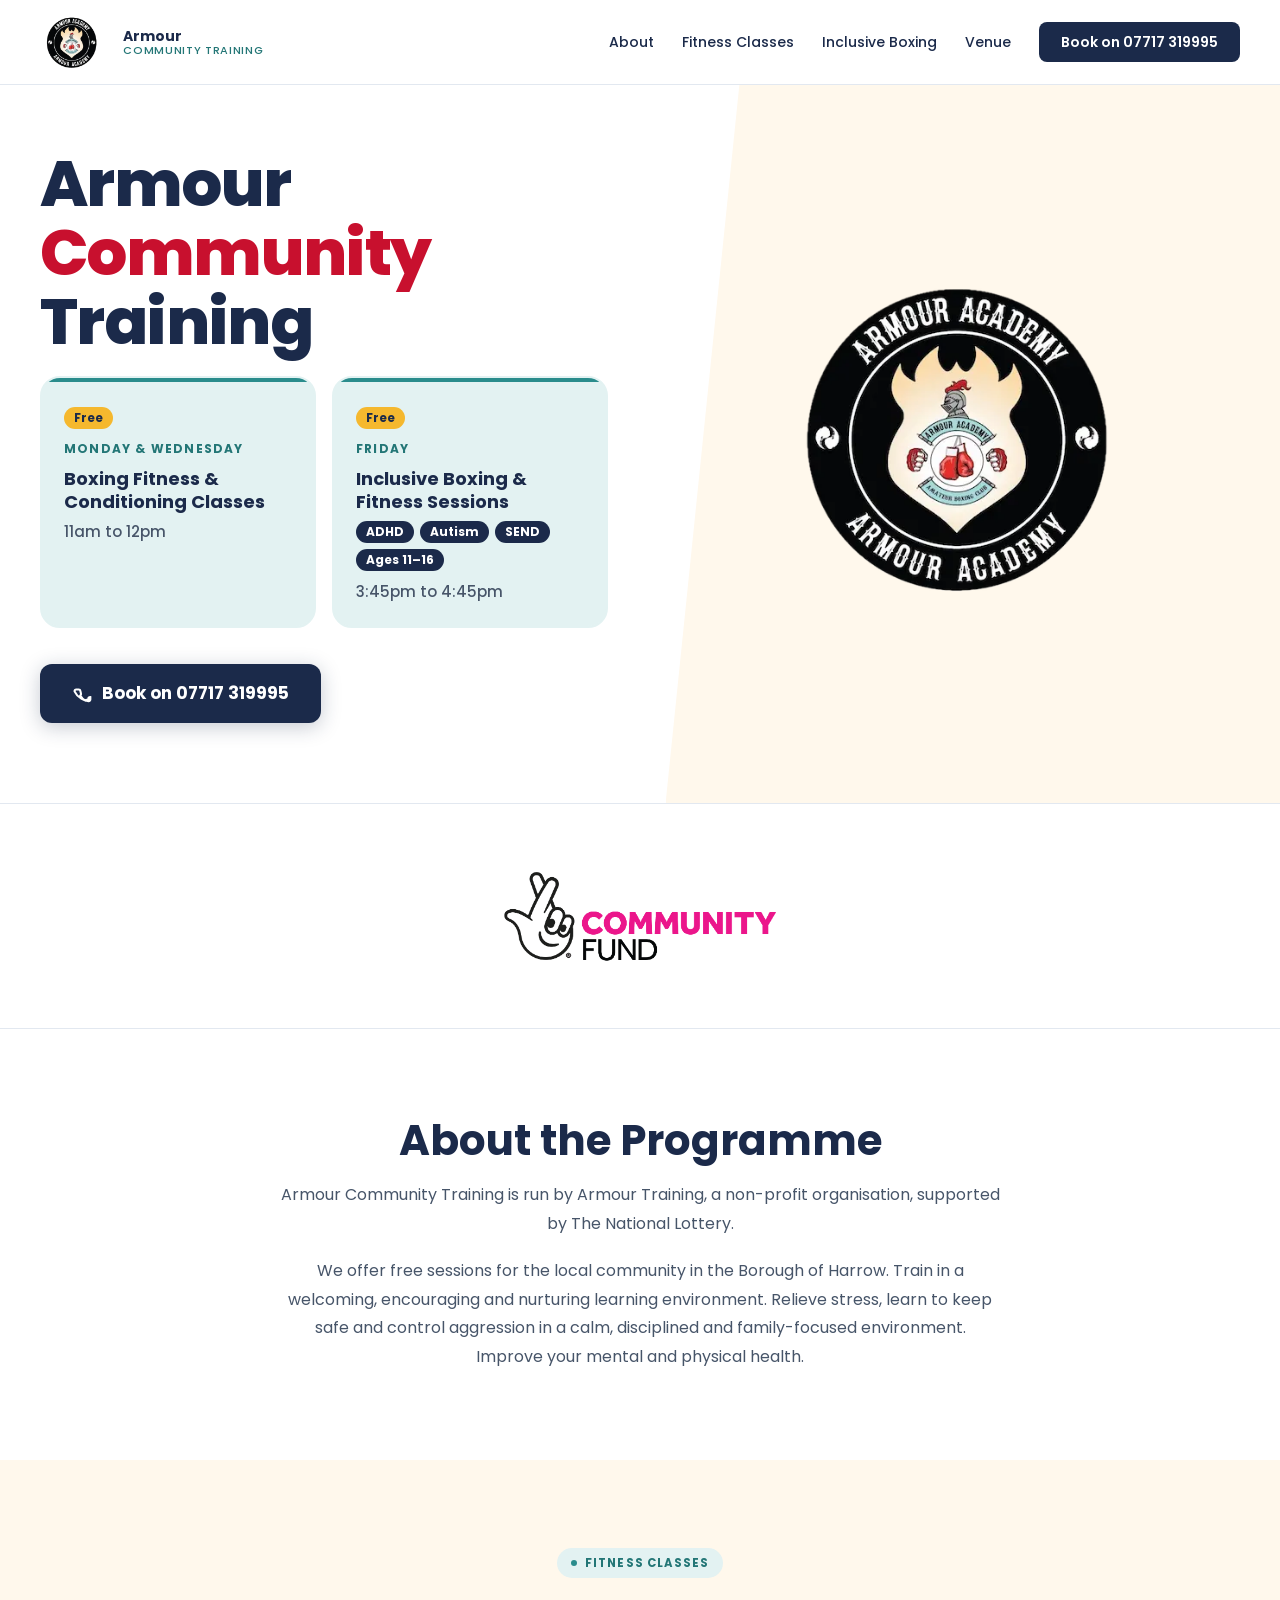
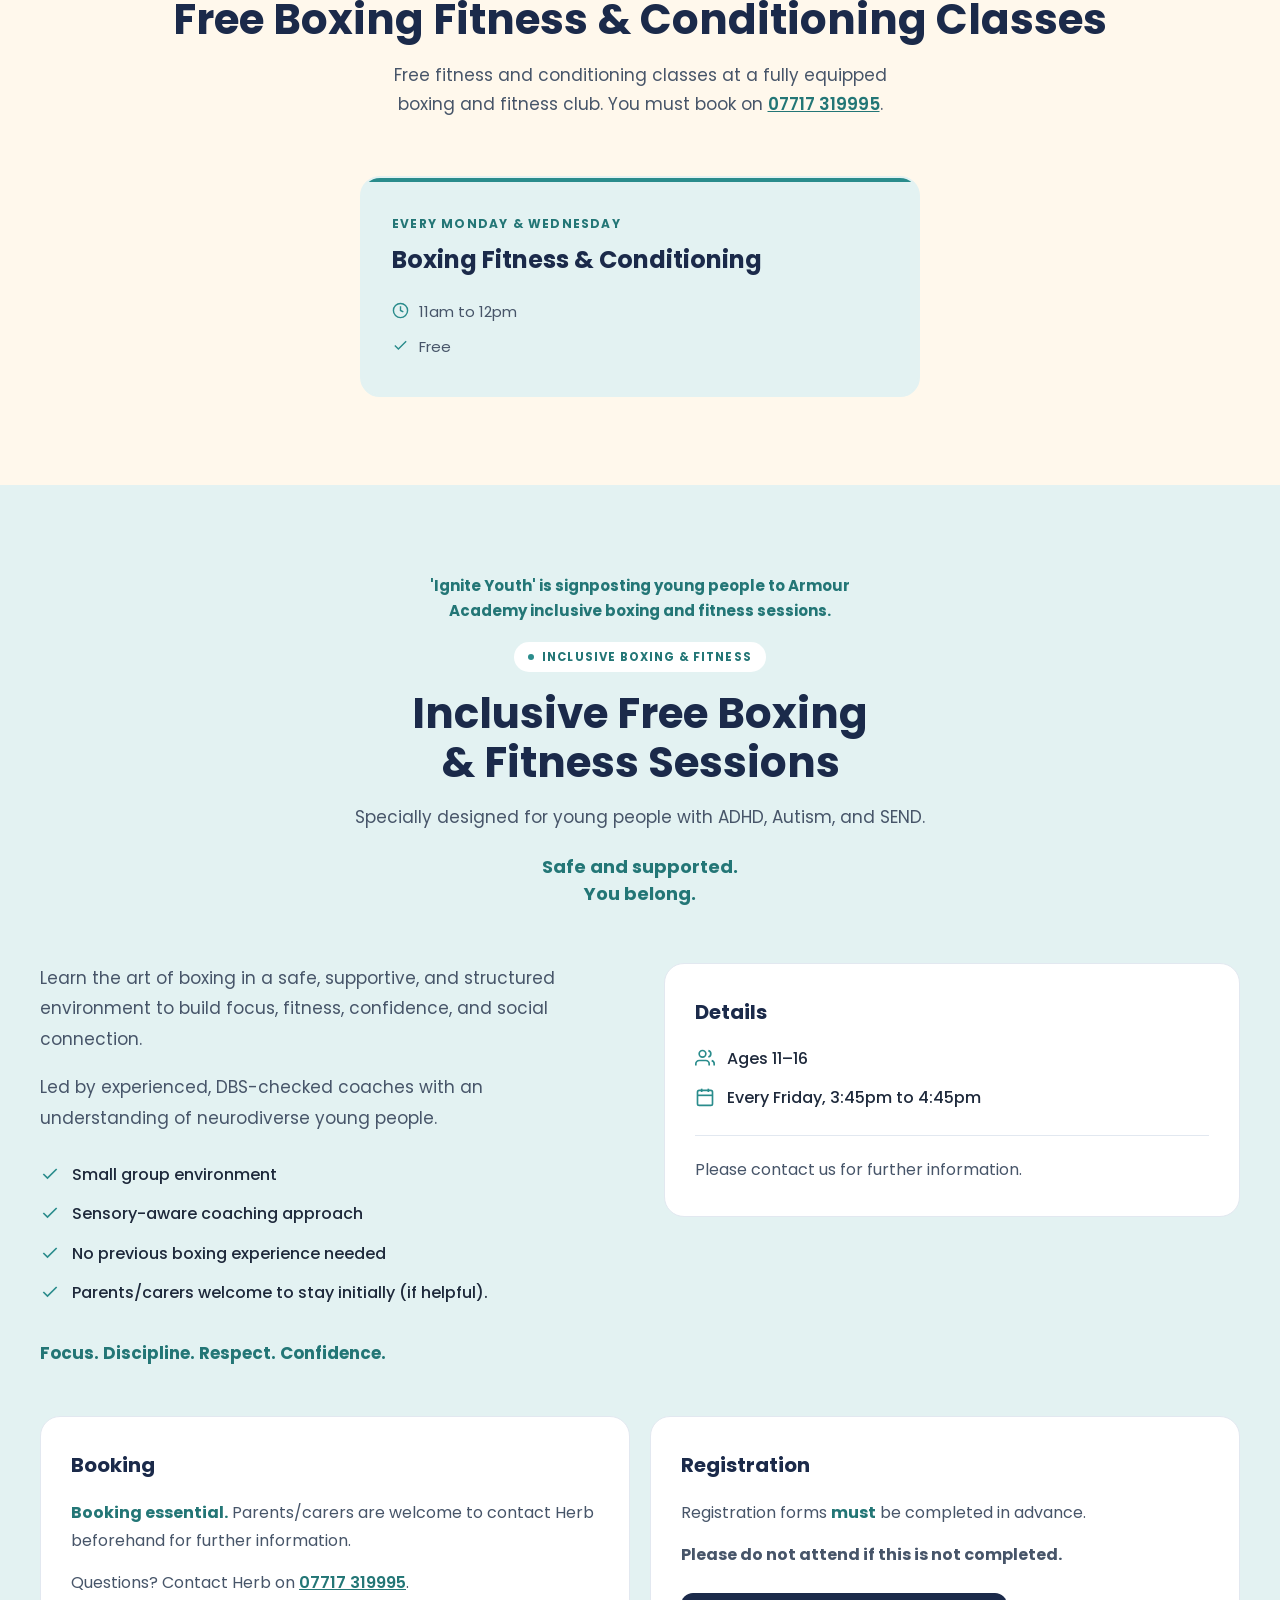
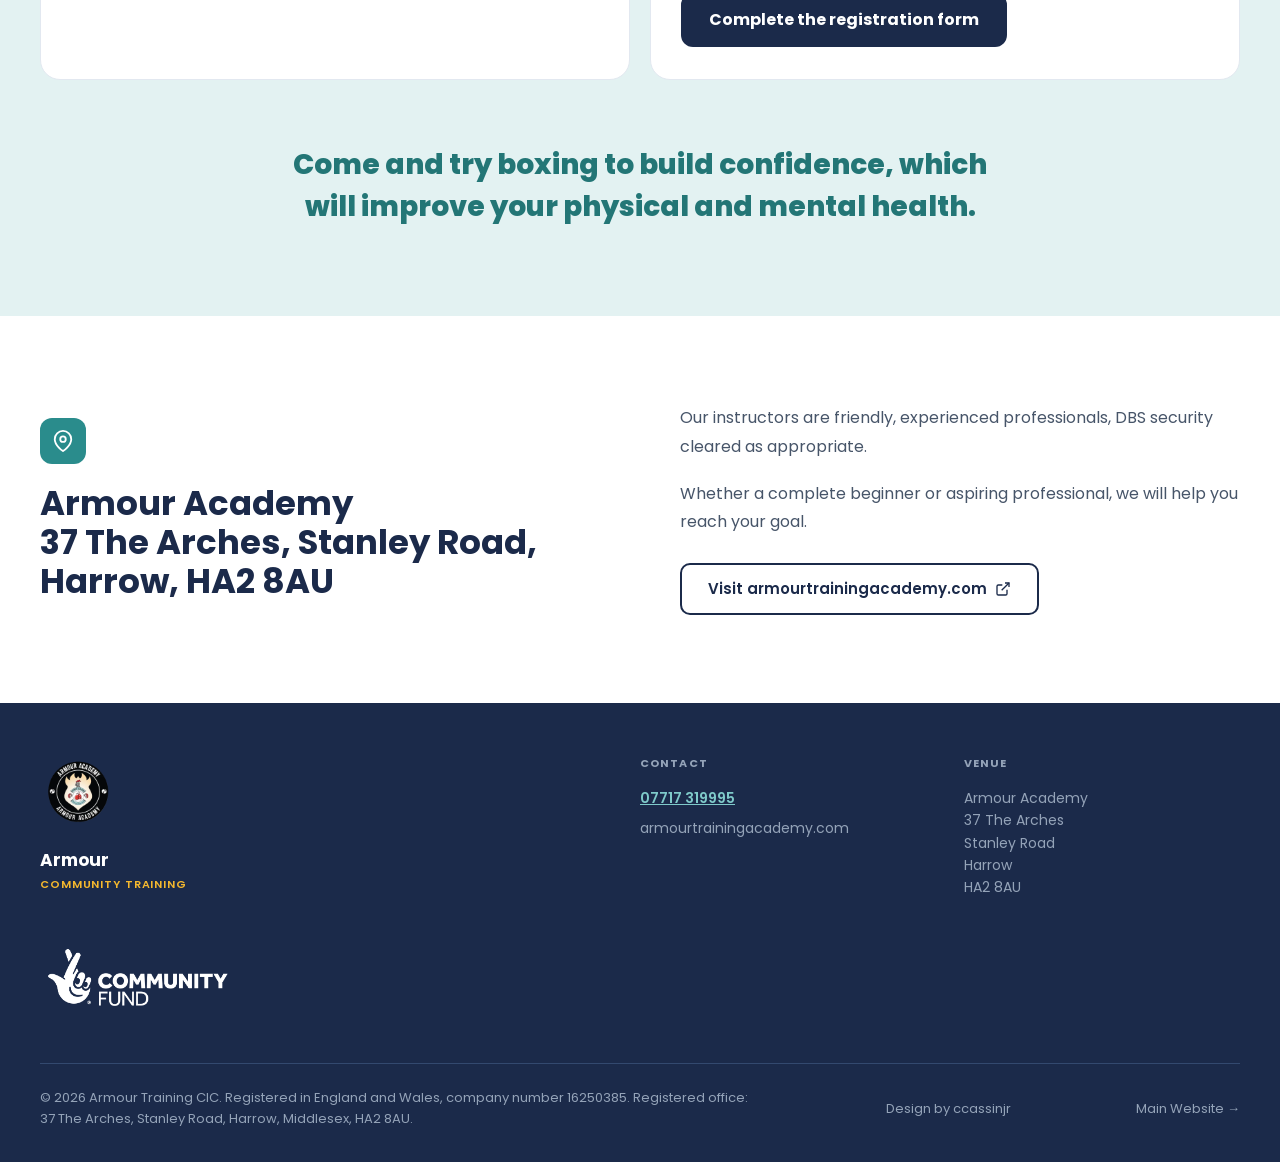
==== index.html @ 43e959f3 "Tidy hero title, Ignite Youth line and grammar" ====
<!doctype html>
<html lang="en">
  <head>
    <meta charset="UTF-8" />
    <meta name="viewport" content="width=device-width, initial-scale=1.0" />
    <meta name="format-detection" content="telephone=no" />
    <title>
      Free Boxing &amp; Fitness Classes in Harrow | Armour Community Training
    </title>
    <meta
      name="description"
      content="Armour Community Training: free boxing fitness and conditioning classes every Monday and Wednesday, 11am to 12pm, and inclusive boxing and fitness sessions for young people aged 11 to 16 every Friday, 3:45pm to 4:45pm, in Harrow, HA2 8AU. Supported by The National Lottery Community Fund."
    />
    <link rel="preconnect" href="https://fonts.googleapis.com" />
    <link rel="preconnect" href="https://fonts.gstatic.com" crossorigin />
    <link
      href="https://fonts.googleapis.com/css2?family=Poppins:wght@300;400;500;600;700;800&display=swap"
      rel="stylesheet"
    />
    <link rel="stylesheet" href="styles.css" />
    <script src="script.js" defer></script>
  </head>
  <body>
    <!-- ══ NAV ═══════════════════════════════════════════ -->
    <nav>
      <div class="nav-inner">
        <a href="#hero" class="nav-logo">
          <picture>
            <source
              srcset="logo-440.webp 440w, logo-800.webp 800w"
              sizes="64px"
              type="image/webp"
            />
            <img
              src="logo.png"
              alt="Armour Academy logo"
              width="800"
              height="756"
            />
          </picture>
          <div class="nav-logo-text">
            <strong>Armour</strong>
            <span>Community Training</span>
          </div>
        </a>

        <ul class="nav-links">
          <li><a href="#about">About</a></li>
          <li><a href="#classes">Fitness Classes</a></li>
          <li><a href="#fridays">Inclusive Boxing</a></li>
          <li><a href="#about-aa">Venue</a></li>
          <li>
            <a href="tel:07717319995" class="nav-cta">Book on 07717 319995</a>
          </li>
        </ul>

        <button
          class="hamburger"
          id="hamburger"
          aria-label="Toggle menu"
          aria-expanded="false"
          aria-controls="mobileMenu"
        >
          <span></span><span></span><span></span>
        </button>
      </div>

      <div class="mobile-menu" id="mobileMenu">
        <a href="#about">About</a>
        <a href="#classes">Fitness Classes</a>
        <a href="#fridays">Inclusive Boxing</a>
        <a href="#about-aa">Venue</a>
        <a href="tel:07717319995">&#128222; Book on 07717 319995</a>
      </div>
    </nav>

    <!-- ══ HERO ══════════════════════════════════════════ -->
    <section id="hero">
      <div class="hero-inner">
        <div class="hero-content">
          <h1>
            Armour<br /><span class="accent">Community</span><br />Training
          </h1>

          <div class="hero-cards">
            <a href="#classes" class="class-card hero-card">
              <span class="free-tag">Free</span>
              <div class="class-day">Monday &amp; Wednesday</div>
              <p class="hero-card-title">
                Boxing Fitness &amp; Conditioning Classes
              </p>
              <p class="hero-card-detail">11am&nbsp;to&nbsp;12pm</p>
            </a>
            <a href="#fridays" class="class-card hero-card">
              <span class="free-tag">Free</span>
              <div class="class-day">Friday</div>
              <p class="hero-card-title">
                Inclusive Boxing &amp; Fitness Sessions
              </p>
              <ul class="audience-tags">
                <li>ADHD</li>
                <li>Autism</li>
                <li>SEND</li>
                <li>Ages 11–16</li>
              </ul>
              <p class="hero-card-detail">3:45pm&nbsp;to&nbsp;4:45pm</p>
            </a>
          </div>

          <a href="tel:07717319995" class="btn-primary">
            <svg
              viewBox="0 0 24 24"
              fill="none"
              stroke="currentColor"
              stroke-width="2.5"
              aria-hidden="true"
            >
              <path
                d="M22 16.92v3a2 2 0 01-2.18 2 19.79 19.79 0 01-8.63-3.07A19.5 19.5 0 013.07 10a2 2 0 011.97-2.18h3a2 2 0 012 1.72c.127.96.361 1.903.7 2.81a2 2 0 01-.45 2.11L9.91 15a16 16 0 006.06 6.06l.31-.31a2 2 0 012.11-.45c.907.339 1.85.573 2.81.7A2 2 0 0122 16.92z"
              />
            </svg>
            Book on 07717 319995
          </a>
        </div>

        <picture class="hero-logo">
          <source
            srcset="logo-440.webp 440w, logo-800.webp 800w"
            sizes="(max-width: 768px) 220px, (max-width: 1024px) 260px, 380px"
            type="image/webp"
          />
          <img
            src="logo.png"
            alt="Armour Academy logo"
            width="800"
            height="756"
          />
        </picture>
      </div>
    </section>

    <!-- ══ FUNDER BAND ═════════════════════════════════════ -->
    <section class="funder-band">
      <img
        src="tnlcf-logo.png"
        alt="Supported by The National Lottery Community Fund"
        width="2426"
        height="1186"
        class="tnlcf-logo"
      />
    </section>

    <!-- ══ ABOUT ══════════════════════════════════════════ -->
    <section id="about">
      <div class="container">
        <div class="about-text">
          <h2>About the Programme</h2>
          <p>
            Armour Community Training is run by Armour Training, a non-profit
            organisation, supported by The National Lottery.
          </p>
          <p>
            We offer free sessions for the local community in the Borough of
            Harrow. Train in a welcoming, encouraging and nurturing learning
            environment. Relieve stress, learn to keep safe and control
            aggression in a calm, disciplined and family-focused environment.
            Improve your mental and physical health.
          </p>
        </div>
      </div>
    </section>

    <!-- ══ CLASSES (MONDAY & WEDNESDAY) ═══════════════════ -->
    <section id="classes">
      <div class="container">
        <div class="classes-hdr">
          <div class="pill">Fitness Classes</div>
          <h2>Free Boxing Fitness &amp; Conditioning Classes</h2>
          <p class="lead">
            Free fitness and conditioning classes at a fully equipped boxing and
            fitness club. You must book on
            <a href="tel:07717319995">07717 319995</a>.
          </p>
        </div>

        <div class="class-card">
          <div class="class-day">Every Monday &amp; Wednesday</div>
          <div class="class-name">Boxing Fitness &amp; Conditioning</div>
          <div class="class-meta">
            <div class="meta-row">
              <svg
                viewBox="0 0 24 24"
                fill="none"
                stroke="currentColor"
                stroke-width="2"
                aria-hidden="true"
              >
                <circle cx="12" cy="12" r="10" />
                <polyline points="12 6 12 12 16 14" />
              </svg>
              11am to 12pm
            </div>
            <div class="meta-row">
              <svg
                viewBox="0 0 24 24"
                fill="none"
                stroke="currentColor"
                stroke-width="2"
                aria-hidden="true"
              >
                <polyline points="20 6 9 17 4 12" />
              </svg>
              Free
            </div>
          </div>
        </div>
      </div>
    </section>

    <!-- ══ FRIDAYS (INCLUSIVE BOXING) ═════════════════════ -->
    <section id="fridays">
      <div class="container">
        <div class="fri-hdr">
          <p class="fri-signpost">
            'Ignite Youth' is signposting young people to Armour Academy
            inclusive boxing and fitness sessions.
          </p>
          <div class="pill">Inclusive Boxing &amp; Fitness</div>
          <h2>Inclusive Free Boxing &amp; Fitness Sessions</h2>
          <p class="lead">
            Specially designed for young people with ADHD, Autism, and SEND.
          </p>
          <p class="fri-tagline">Safe and supported.<br />You belong.</p>
        </div>

        <div class="fri-grid">
          <div class="fri-text">
            <p>
              Learn the art of boxing in a safe, supportive, and structured
              environment to build focus, fitness, confidence, and social
              connection.
            </p>
            <p>
              Led by experienced, DBS-checked coaches with an understanding of
              neurodiverse young people.
            </p>
            <ul class="fri-list">
              <li>
                <svg
                  viewBox="0 0 24 24"
                  fill="none"
                  stroke="currentColor"
                  stroke-width="2"
                  aria-hidden="true"
                >
                  <polyline points="20 6 9 17 4 12" />
                </svg>
                Small group environment
              </li>
              <li>
                <svg
                  viewBox="0 0 24 24"
                  fill="none"
                  stroke="currentColor"
                  stroke-width="2"
                  aria-hidden="true"
                >
                  <polyline points="20 6 9 17 4 12" />
                </svg>
                Sensory-aware coaching approach
              </li>
              <li>
                <svg
                  viewBox="0 0 24 24"
                  fill="none"
                  stroke="currentColor"
                  stroke-width="2"
                  aria-hidden="true"
                >
                  <polyline points="20 6 9 17 4 12" />
                </svg>
                No previous boxing experience needed
              </li>
              <li>
                <svg
                  viewBox="0 0 24 24"
                  fill="none"
                  stroke="currentColor"
                  stroke-width="2"
                  aria-hidden="true"
                >
                  <polyline points="20 6 9 17 4 12" />
                </svg>
                Parents/carers welcome to stay initially (if helpful).
              </li>
            </ul>
            <p class="fri-tagline">Focus. Discipline. Respect. Confidence.</p>
          </div>

          <div class="fri-card">
            <h3>Details</h3>
            <ul class="fri-details">
              <li>
                <svg
                  viewBox="0 0 24 24"
                  fill="none"
                  stroke="currentColor"
                  stroke-width="2"
                  aria-hidden="true"
                >
                  <path d="M17 21v-2a4 4 0 00-4-4H5a4 4 0 00-4 4v2" />
                  <circle cx="9" cy="7" r="4" />
                  <path d="M23 21v-2a4 4 0 00-3-3.87" />
                  <path d="M16 3.13a4 4 0 010 7.75" />
                </svg>
                Ages 11–16
              </li>
              <li>
                <svg
                  viewBox="0 0 24 24"
                  fill="none"
                  stroke="currentColor"
                  stroke-width="2"
                  aria-hidden="true"
                >
                  <rect x="3" y="4" width="18" height="18" rx="2" />
                  <line x1="16" y1="2" x2="16" y2="6" />
                  <line x1="8" y1="2" x2="8" y2="6" />
                  <line x1="3" y1="10" x2="21" y2="10" />
                </svg>
                Every Friday, 3:45pm to 4:45pm
              </li>
            </ul>
            <p class="fri-note">Please contact us for further information.</p>
          </div>
        </div>

        <div class="fri-steps">
          <div class="fri-card">
            <h3>Booking</h3>
            <p>
              <strong class="fri-accent">Booking essential.</strong>
              Parents/carers are welcome to contact Herb beforehand for further
              information.
            </p>
            <p>
              Questions? Contact Herb on
              <a href="tel:07717319995">07717 319995</a>.
            </p>
          </div>
          <div class="fri-card">
            <h3>Registration</h3>
            <p>
              Registration forms <strong class="fri-accent">must</strong> be
              completed in advance.
            </p>
            <p>
              <strong>Please do not attend if this is not completed.</strong>
            </p>
            <a
              href="https://docs.google.com/forms/d/e/1FAIpQLSf2Ot1VgoupaDVz1BwWVu2qhC9g6sf7bvOAOOSk5MWs1z47qg/viewform"
              target="_blank"
              rel="noopener"
              class="btn-register"
              >Complete the registration form</a
            >
          </div>
        </div>

        <div class="fri-close">
          <p class="fri-tagline">
            Come and try boxing to build confidence, which will improve your
            physical and mental health.
          </p>
        </div>
      </div>
    </section>

    <!-- ══ ABOUT ARMOUR ACADEMY (THE VENUE) ═══════════════ -->
    <section id="about-aa">
      <div class="container">
        <div class="aa-grid">
          <div class="aa-heading">
            <div class="loc-icon">
              <svg
                viewBox="0 0 24 24"
                fill="none"
                stroke="currentColor"
                stroke-width="2"
                aria-hidden="true"
              >
                <path d="M21 10c0 7-9 13-9 13s-9-6-9-13a9 9 0 0118 0z" />
                <circle cx="12" cy="10" r="3" />
              </svg>
            </div>
            <h2>
              Armour Academy<br />37 The Arches, Stanley Road, Harrow,
              HA2&nbsp;8AU
            </h2>
          </div>

          <div class="aa-text">
            <p>
              Our instructors are friendly, experienced professionals, DBS
              security cleared as appropriate.
            </p>
            <p>
              Whether a complete beginner or aspiring professional, we will help
              you reach your goal.
            </p>
            <a
              href="https://armourtrainingacademy.com"
              target="_blank"
              rel="noopener"
              class="btn-outline"
            >
              Visit armourtrainingacademy.com
              <svg
                viewBox="0 0 24 24"
                fill="none"
                stroke="currentColor"
                stroke-width="2"
                aria-hidden="true"
              >
                <path
                  d="M18 13v6a2 2 0 01-2 2H5a2 2 0 01-2-2V8a2 2 0 012-2h6"
                />
                <polyline points="15 3 21 3 21 9" />
                <line x1="10" y1="14" x2="21" y2="3" />
              </svg>
            </a>
          </div>
        </div>
      </div>
    </section>

    <!-- ══ FOOTER ══════════════════════════════════════════ -->
    <footer>
      <div class="footer-grid">
        <div class="footer-brand">
          <picture>
            <source
              srcset="logo-440.webp 440w, logo-800.webp 800w"
              sizes="77px"
              type="image/webp"
            />
            <img
              src="logo.png"
              alt="Armour Academy logo"
              width="800"
              height="756"
              class="footer-logo"
              loading="lazy"
            />
          </picture>
          <strong>Armour</strong>
          <div class="ftag">Community Training</div>
          <img
            src="tnlcf-logo-white.png"
            alt="Supported by The National Lottery Community Fund"
            width="3369"
            height="1648"
            class="tnlcf-logo"
            loading="lazy"
          />
        </div>

        <div class="fcol">
          <h4>Contact</h4>
          <a href="tel:07717319995">07717 319995</a>
          <a
            href="https://armourtrainingacademy.com"
            target="_blank"
            rel="noopener"
            >armourtrainingacademy.com</a
          >
        </div>

        <div class="fcol">
          <h4>Venue</h4>
          <p>
            Armour Academy<br />37 The Arches<br />Stanley Road<br />Harrow<br />HA2
            8AU
          </p>
        </div>
      </div>

      <div class="footer-bar">
        <span
          >&copy; 2026 Armour Training CIC. Registered in England and Wales,
          company number 16250385. Registered office: 37 The Arches, Stanley
          Road, Harrow, Middlesex, HA2 8AU.</span
        >
        <span
          >Design by
          <a href="https://ccassinjr.com" target="_blank" rel="noopener"
            >ccassinjr</a
          ></span
        >
        <a
          href="https://armourtrainingacademy.com"
          target="_blank"
          rel="noopener"
          >Main Website &rarr;</a
        >
      </div>
    </footer>
  </body>
</html>
---- styles.css ----
*,
*::before,
*::after {
  box-sizing: border-box;
  margin: 0;
  padding: 0;
}

:root {
  /* palette from the club's inclusive boxing poster */
  --navy: #1b2a4a;
  --navy-line: #33496f; /* lines on navy */
  --teal: #2a8c8c; /* icons and decoration */
  --teal-dark: #237676; /* teal text on light backgrounds (AA 4.5:1) */
  --teal-light: #7fcaca; /* teal text on navy (AA 4.5:1) */
  --soft-teal: #e3f2f2;
  --cream: #fff8ec;
  --yellow: #f5b82e; /* highlights only, never as text on light backgrounds */
  --red: #c8102e; /* hero accent word only */
  --dark: #1e293b;
  --mid: #475569;
  --light: #94a3b8;
  --border: #e2e8f0;
  --white: #ffffff;
  --max-w: 1200px;
  --nav-h: 84px;
}

/* in-page links stop below the sticky nav (and its 1px border) instead of under it */
html {
  scroll-behavior: smooth;
  scroll-padding-top: calc(var(--nav-h) + 1px);
}

body {
  font-family: "Poppins", sans-serif;
  background: var(--white);
  color: var(--dark);
  line-height: 1.6;
  font-size: 16px;
}

img {
  display: block;
  max-width: 100%;
  height: auto;
}

/* <picture> is the layout box for each logo. Don't use display: contents here:
   Chrome renders the <source> as an empty box, which then takes a grid cell
   of its own and pushes the logo into the wrong place. */
picture {
  display: block;
}

/* keep phone numbers on one line */
a[href^="tel:"] {
  white-space: nowrap;
}

/* ── NAV ─────────────────────────────────────── */
nav {
  position: sticky;
  top: 0;
  z-index: 100;
  background: var(--white);
  border-bottom: 1px solid var(--border);
  padding: 0 24px;
}

.nav-inner {
  max-width: var(--max-w);
  margin: 0 auto;
  display: flex;
  align-items: center;
  justify-content: space-between;
  height: var(--nav-h);
}

.nav-logo {
  display: flex;
  align-items: center;
  gap: 20px;
  text-decoration: none;
}

.nav-logo picture {
  flex-shrink: 0;
}
.nav-logo img {
  width: auto;
  height: 60px;
}

.nav-logo-text {
  display: flex;
  flex-direction: column;
  line-height: 1.15;
}
.nav-logo-text strong {
  font-size: 14px;
  font-weight: 700;
  color: var(--navy);
}
.nav-logo-text span {
  font-size: 11px;
  font-weight: 500;
  color: var(--teal-dark);
  text-transform: uppercase;
  letter-spacing: 0.06em;
}

.nav-links {
  display: flex;
  gap: 28px;
  list-style: none;
  align-items: center;
}
.nav-links a {
  text-decoration: none;
  color: var(--navy);
  font-size: 14px;
  font-weight: 500;
  white-space: nowrap;
  transition: color 0.2s;
}
.nav-links a:hover {
  color: var(--teal-dark);
}

.nav-cta {
  background: var(--navy) !important;
  color: white !important;
  padding: 10px 22px;
  border-radius: 8px;
  font-weight: 600 !important;
  transition: background 0.2s !important;
}
.nav-cta:hover {
  background: var(--teal-dark) !important;
}

.hamburger {
  display: none;
  flex-direction: column;
  gap: 5px;
  cursor: pointer;
  background: none;
  border: none;
  padding: 8px;
}
.hamburger span {
  display: block;
  width: 24px;
  height: 2px;
  background: var(--navy);
  border-radius: 2px;
  transition: all 0.3s;
}
.hamburger.open span:nth-child(1) {
  transform: translateY(7px) rotate(45deg);
}
.hamburger.open span:nth-child(2) {
  opacity: 0;
}
.hamburger.open span:nth-child(3) {
  transform: translateY(-7px) rotate(-45deg);
}

.mobile-menu {
  display: none;
  background: var(--white);
  border-top: 1px solid var(--border);
  padding: 8px 24px 16px;
}
.mobile-menu a {
  display: block;
  padding: 13px 0;
  color: var(--navy);
  text-decoration: none;
  font-weight: 500;
  font-size: 15px;
  border-bottom: 1px solid var(--border);
}
.mobile-menu a:last-child {
  border-bottom: none;
  color: var(--teal-dark);
  font-weight: 700;
}

/* ── SHARED ─────────────────────────────────── */
section {
  padding: 88px 24px;
}

.container {
  max-width: var(--max-w);
  margin: 0 auto;
}

.pill {
  display: inline-flex;
  align-items: center;
  gap: 8px;
  background: var(--soft-teal);
  color: var(--teal-dark);
  font-size: 11.5px;
  font-weight: 700;
  text-transform: uppercase;
  letter-spacing: 0.1em;
  padding: 6px 14px;
  border-radius: 100px;
  margin-bottom: 18px;
}
.pill::before {
  content: "";
  display: block;
  width: 6px;
  height: 6px;
  background: var(--teal);
  border-radius: 50%;
  flex-shrink: 0;
}

h2 {
  font-size: clamp(28px, 4vw, 42px);
  font-weight: 700;
  color: var(--navy);
  line-height: 1.15;
  margin-bottom: 16px;
  text-wrap: balance;
}

.lead {
  font-size: 17px;
  color: var(--mid);
  line-height: 1.75;
  max-width: 620px;
  text-wrap: balance;
}
.lead a {
  color: var(--teal-dark);
  font-weight: 600;
  text-decoration: underline;
}

.btn-primary {
  display: inline-flex;
  align-items: center;
  gap: 10px;
  background: var(--navy);
  color: white;
  text-decoration: none;
  font-weight: 700;
  font-size: 17px;
  padding: 16px 32px;
  border-radius: 12px;
  transition:
    background 0.2s,
    transform 0.15s,
    box-shadow 0.2s;
  box-shadow: 0 4px 20px rgba(27, 42, 74, 0.25);
}
.btn-primary:hover {
  background: var(--teal-dark);
  transform: translateY(-2px);
  box-shadow: 0 8px 32px rgba(27, 42, 74, 0.3);
}
.btn-primary svg {
  width: 20px;
  height: 20px;
  flex-shrink: 0;
}

/* National Lottery Community Fund logos: shown whole, never cropped, recoloured
   or stretched. Only the width is set; the height follows the file's proportions. */
.tnlcf-logo {
  width: 240px;
  max-width: 100%;
  height: auto;
}

/* ── HERO ───────────────────────────────────── */
#hero {
  background: var(--white);
  padding: 64px 24px 80px;
  position: relative;
  overflow: hidden;
}

#hero::before {
  content: "";
  position: absolute;
  top: 0;
  right: 0;
  width: 48%;
  height: 100%;
  background: var(--cream);
  clip-path: polygon(12% 0, 100% 0, 100% 100%, 0% 100%);
  pointer-events: none;
}

.hero-inner {
  max-width: var(--max-w);
  margin: 0 auto;
  position: relative;
  z-index: 1;
  display: grid;
  grid-template-columns: 1fr 1fr;
  gap: 64px;
  align-items: center;
}

h1 {
  font-size: clamp(38px, 5.5vw, 64px);
  font-weight: 800;
  color: var(--navy);
  line-height: 1.08;
  letter-spacing: -0.025em;
  margin-bottom: 20px;
}
h1 .accent {
  color: var(--red);
}

/* the two programmes, in the class-card style (soft teal, teal top bar) */
.hero-cards {
  display: grid;
  grid-template-columns: 1fr 1fr;
  gap: 16px;
  margin-bottom: 36px;
}
.class-card.hero-card {
  display: block;
  padding: 26px 22px 22px;
  text-align: left;
  text-decoration: none;
}
/* the "Free" tag: warm yellow highlight with navy text for contrast */
.free-tag {
  display: inline-block;
  margin-bottom: 10px;
  background: var(--yellow);
  color: var(--navy);
  font-size: 12px;
  font-weight: 700;
  line-height: 1.5;
  padding: 2px 10px;
  border-radius: 100px;
}
.hero-card-title {
  font-size: 18px;
  font-weight: 700;
  color: var(--navy);
  line-height: 1.3;
  margin-bottom: 8px;
}
.hero-card-detail {
  font-size: 15px;
  font-weight: 500;
  color: var(--mid);
  line-height: 1.5;
}
/* who the Friday sessions are for: the Free tag's size and shape, in navy
   with white text (about 14:1 contrast) */
.audience-tags {
  list-style: none;
  display: flex;
  flex-wrap: wrap;
  gap: 6px;
  margin-bottom: 10px;
}
.audience-tags li {
  background: var(--navy);
  color: var(--white);
  font-size: 12px;
  font-weight: 700;
  line-height: 1.5;
  padding: 2px 10px;
  border-radius: 100px;
  white-space: nowrap;
}

/* the Armour Academy logo is the hero's main visual, on the cream shape on
   desktop. .hero-logo is the <picture>, so it is the grid item; only the
   width is set and the <img> fills it, keeping its proportions. */
.hero-logo {
  width: 380px;
  justify-self: center;
}

/* ── FUNDER BAND ────────────────────────────── */
/* slim white strip, so the logo file's own white background blends in */
.funder-band {
  background: var(--white);
  border-top: 1px solid var(--border);
  border-bottom: 1px solid var(--border);
  padding-top: 24px;
  padding-bottom: 24px;
}
.funder-band .tnlcf-logo {
  width: 360px;
  margin: 0 auto;
}

/* ── ABOUT ──────────────────────────────────── */
#about {
  background: var(--white);
}

.about-text {
  max-width: 720px;
  margin: 0 auto;
  text-align: center;
}

.about-text p {
  color: var(--mid);
  margin-bottom: 18px;
  font-size: 16px;
  line-height: 1.8;
}
.about-text p:last-child {
  margin-bottom: 0;
}

/* ── CLASSES (MONDAY & WEDNESDAY) ──────────── */
#classes {
  background: var(--cream);
}

.classes-hdr {
  text-align: center;
  margin-bottom: 56px;
}
.classes-hdr .lead {
  margin: 0 auto;
}

#classes .class-card {
  max-width: 560px;
  margin: 0 auto;
}

.class-card {
  background: var(--soft-teal);
  border: 2px solid var(--soft-teal);
  border-radius: 20px;
  padding: 36px 30px;
  position: relative;
  overflow: hidden;
  transition:
    border-color 0.2s,
    box-shadow 0.2s;
}
.class-card:hover {
  border-color: var(--teal);
  box-shadow: 0 8px 40px rgba(42, 140, 140, 0.15);
}
.class-card::before {
  content: "";
  position: absolute;
  top: 0;
  left: 0;
  right: 0;
  height: 4px;
  background: var(--teal);
}

.class-day {
  font-size: 12px;
  font-weight: 700;
  text-transform: uppercase;
  letter-spacing: 0.1em;
  color: var(--teal-dark);
  margin-bottom: 8px;
}
.class-name {
  font-size: 24px;
  font-weight: 700;
  color: var(--navy);
  margin-bottom: 20px;
}

.class-meta {
  display: flex;
  flex-direction: column;
  gap: 11px;
}
.meta-row {
  display: flex;
  align-items: flex-start;
  gap: 10px;
  font-size: 15px;
  color: var(--mid);
}
.meta-row svg {
  width: 17px;
  height: 17px;
  color: var(--teal);
  flex-shrink: 0;
  margin-top: 2px;
}

/* ── FRIDAYS (INCLUSIVE BOXING) ────────────── */
/* Kept deliberately calm: generous spacing, high-contrast text, and no
   hover movement, animation or flashing anywhere in this section. */
#fridays {
  background: var(--soft-teal);
}
#fridays .pill {
  background: var(--white);
} /* its usual soft teal would vanish here */

.fri-hdr {
  text-align: center;
  max-width: 720px;
  margin: 0 auto 56px;
}
.fri-hdr .lead {
  margin: 0 auto;
}
.fri-signpost {
  color: var(--teal-dark);
  font-size: 15px;
  font-weight: 700;
  line-height: 1.7;
  margin-bottom: 18px;
  text-wrap: balance;
}

.fri-tagline {
  font-size: 18px;
  font-weight: 700;
  color: var(--teal-dark);
  line-height: 1.5;
  text-wrap: balance;
}
.fri-hdr .fri-tagline {
  margin-top: 20px;
}

.fri-grid {
  display: grid;
  grid-template-columns: 1fr 1fr;
  gap: 48px;
  align-items: start;
  margin-bottom: 48px;
}

.fri-text p {
  color: var(--mid);
  font-size: 17px;
  line-height: 1.8;
  margin-bottom: 18px;
}
.fri-text .fri-tagline {
  color: var(--teal-dark);
  margin: 32px 0 0;
}

.fri-list,
.fri-details {
  list-style: none;
  display: flex;
  flex-direction: column;
  gap: 14px;
}
.fri-list {
  margin-top: 28px;
}
.fri-list li,
.fri-details li {
  display: flex;
  align-items: flex-start;
  gap: 12px;
  color: var(--dark);
  font-size: 16px;
  font-weight: 500;
  line-height: 1.6;
}
.fri-list svg,
.fri-details svg {
  width: 20px;
  height: 20px;
  color: var(--teal);
  flex-shrink: 0;
  margin-top: 2px;
}

.fri-card {
  background: var(--white);
  border: 1px solid var(--border);
  border-radius: 20px;
  padding: 32px 30px;
}
.fri-card h3 {
  font-size: 20px;
  font-weight: 700;
  color: var(--navy);
  margin-bottom: 18px;
}
.fri-card p {
  color: var(--mid);
  font-size: 16px;
  line-height: 1.75;
}
.fri-card p + p {
  margin-top: 14px;
}
.fri-card p a {
  color: var(--teal-dark);
  font-weight: 600;
  text-decoration: underline;
}
.fri-accent {
  color: var(--teal-dark);
  font-weight: 700;
}
.fri-note {
  margin-top: 24px;
  padding-top: 20px;
  border-top: 1px solid var(--border);
}

.fri-steps {
  display: grid;
  grid-template-columns: 1fr 1fr;
  gap: 20px;
  margin-bottom: 64px;
}

.btn-register {
  display: inline-block;
  margin-top: 24px;
  background: var(--navy);
  color: var(--white);
  text-decoration: none;
  font-weight: 700;
  font-size: 16px;
  padding: 14px 28px;
  border-radius: 12px;
  text-align: center;
  text-wrap: balance;
}
.btn-register:hover {
  text-decoration: underline;
}
.btn-register:focus-visible {
  outline: 3px solid var(--navy);
  outline-offset: 3px;
}

.fri-close {
  text-align: center;
  max-width: 720px;
  margin: 0 auto;
}
.fri-close .fri-tagline {
  font-size: clamp(22px, 3vw, 28px);
  font-weight: 800;
}

/* ── ABOUT ARMOUR ACADEMY (THE VENUE) ──────── */
#about-aa {
  background: var(--white);
}

.aa-grid {
  display: grid;
  grid-template-columns: 1fr 1fr;
  gap: 80px;
  align-items: center;
}

.loc-icon {
  width: 46px;
  height: 46px;
  background: var(--teal);
  border-radius: 12px;
  display: flex;
  align-items: center;
  justify-content: center;
  flex-shrink: 0;
}
.loc-icon svg {
  width: 22px;
  height: 22px;
  color: white;
}
.aa-heading .loc-icon {
  margin-bottom: 20px;
}
.aa-heading h2 {
  font-size: clamp(24px, 3vw, 34px);
  margin-bottom: 0;
}

.aa-text p {
  color: var(--mid);
  margin-bottom: 18px;
  font-size: 16px;
  line-height: 1.8;
}

.btn-outline {
  display: inline-flex;
  align-items: center;
  gap: 8px;
  border: 2px solid var(--navy);
  color: var(--navy);
  text-decoration: none;
  font-weight: 600;
  font-size: 15px;
  padding: 12px 26px;
  border-radius: 10px;
  transition: all 0.2s;
  margin-top: 8px;
}
.btn-outline:hover {
  background: var(--navy);
  color: white;
}
.btn-outline svg {
  width: 16px;
  height: 16px;
  flex-shrink: 0;
}

/* ── FOOTER ─────────────────────────────────── */
footer {
  background: var(--navy);
  color: white;
  padding: 52px 24px 32px;
}

.footer-grid {
  max-width: var(--max-w);
  margin: 0 auto;
  display: grid;
  grid-template-columns: 2fr 1fr 1fr;
  gap: 48px;
}

.footer-logo {
  width: auto;
  height: 72px;
  margin-bottom: 20px;
}
.footer-brand strong {
  display: block;
  font-size: 17px;
  font-weight: 700;
  margin-bottom: 2px;
}
.footer-brand .ftag {
  font-size: 11px;
  color: var(--yellow);
  font-weight: 600;
  text-transform: uppercase;
  letter-spacing: 0.08em;
}
/* the white logo file has about 31px of empty space before its artwork at
   240px wide, the Armour logo about 8px, so shift it left by the difference
   to line the two artworks up */
.footer-brand .tnlcf-logo {
  margin-top: 24px;
  margin-left: -23px;
}

.fcol h4 {
  font-size: 11px;
  font-weight: 700;
  text-transform: uppercase;
  letter-spacing: 0.1em;
  color: var(--light);
  margin-bottom: 14px;
}
.fcol p,
.fcol a {
  font-size: 14px;
  color: var(--light);
  margin-bottom: 8px;
  line-height: 1.6;
  text-decoration: none;
  display: block;
}
.fcol a:hover {
  color: var(--teal-light);
}
/* the phone number reads as a link on navy: teal, bold, underlined */
.fcol a[href^="tel:"] {
  color: var(--teal-light);
  font-weight: 600;
  text-decoration: underline;
}
.fcol a[href^="tel:"]:hover {
  color: var(--white);
}

.footer-bar {
  max-width: var(--max-w);
  margin: 28px auto 0;
  padding-top: 24px;
  border-top: 1px solid var(--navy-line);
  display: flex;
  justify-content: space-between;
  align-items: center;
  gap: 16px 32px;
  font-size: 13px;
  color: var(--light);
}
.footer-bar > span:first-child {
  flex: 1 1 auto;
  max-width: 720px;
}
.footer-bar > :not(:first-child) {
  white-space: nowrap;
}
.footer-bar a {
  color: var(--light);
  text-decoration: none;
}
.footer-bar a:hover {
  color: var(--teal-light);
}

/* ── RESPONSIVE ─────────────────────────────── */
@media (max-width: 1100px) {
  .nav-links {
    gap: 22px;
  }
}

/* the full link row needs about 890px, so switch to the menu button at 900px */
@media (max-width: 900px) {
  .nav-links {
    display: none;
  }
  .hamburger {
    display: flex;
  }
  .mobile-menu.open {
    display: block;
  }
}

@media (max-width: 1024px) {
  .hero-inner {
    grid-template-columns: 1fr;
    gap: 40px;
  }
  /* one logo in the HTML: grid order lifts it above the heading */
  .hero-logo {
    order: -1;
    width: 260px;
  }
  /* tablets and phones: heading, cards and button centred under the logo */
  .hero-content {
    text-align: center;
  }
  .hero-cards {
    max-width: 600px;
    margin-left: auto;
    margin-right: auto;
  }
  #hero::before {
    display: none;
  }
  .fri-grid {
    grid-template-columns: 1fr;
  }
  .aa-grid {
    grid-template-columns: 1fr;
    gap: 32px;
  }
  .footer-grid {
    grid-template-columns: 1fr 1fr;
  }
}

@media (max-width: 768px) {
  section {
    padding: 64px 20px;
  }
  #hero {
    padding: 44px 20px 60px;
  }
  .funder-band .tnlcf-logo {
    width: 280px;
  }
  .fri-steps {
    grid-template-columns: 1fr;
  }
  .fri-card {
    padding: 28px 24px;
  }
  .hero-inner {
    gap: 32px;
  }
  .hero-logo {
    width: 220px;
  }
  .footer-grid {
    grid-template-columns: 1fr;
    gap: 28px;
  }
  .footer-bar {
    flex-direction: column;
    gap: 8px;
    text-align: center;
  }
  h1 {
    font-size: 38px;
  }
}

/* phones: programme cards stacked, so the day labels stay on one line */
@media (max-width: 600px) {
  .hero-cards {
    grid-template-columns: 1fr;
  }
}

@media (max-width: 480px) {
  .btn-register {
    display: block;
  }
  .btn-outline {
    font-size: 14px;
    padding: 12px 18px;
  }
}

@media (min-width: 1441px) {
  :root {
    --max-w: 1360px;
  }
}

@media (prefers-reduced-motion: reduce) {
  html {
    scroll-behavior: auto;
  }
  *,
  *::before,
  *::after {
    transition: none !important;
  }
  .btn-primary:hover {
    transform: none;
  }
}
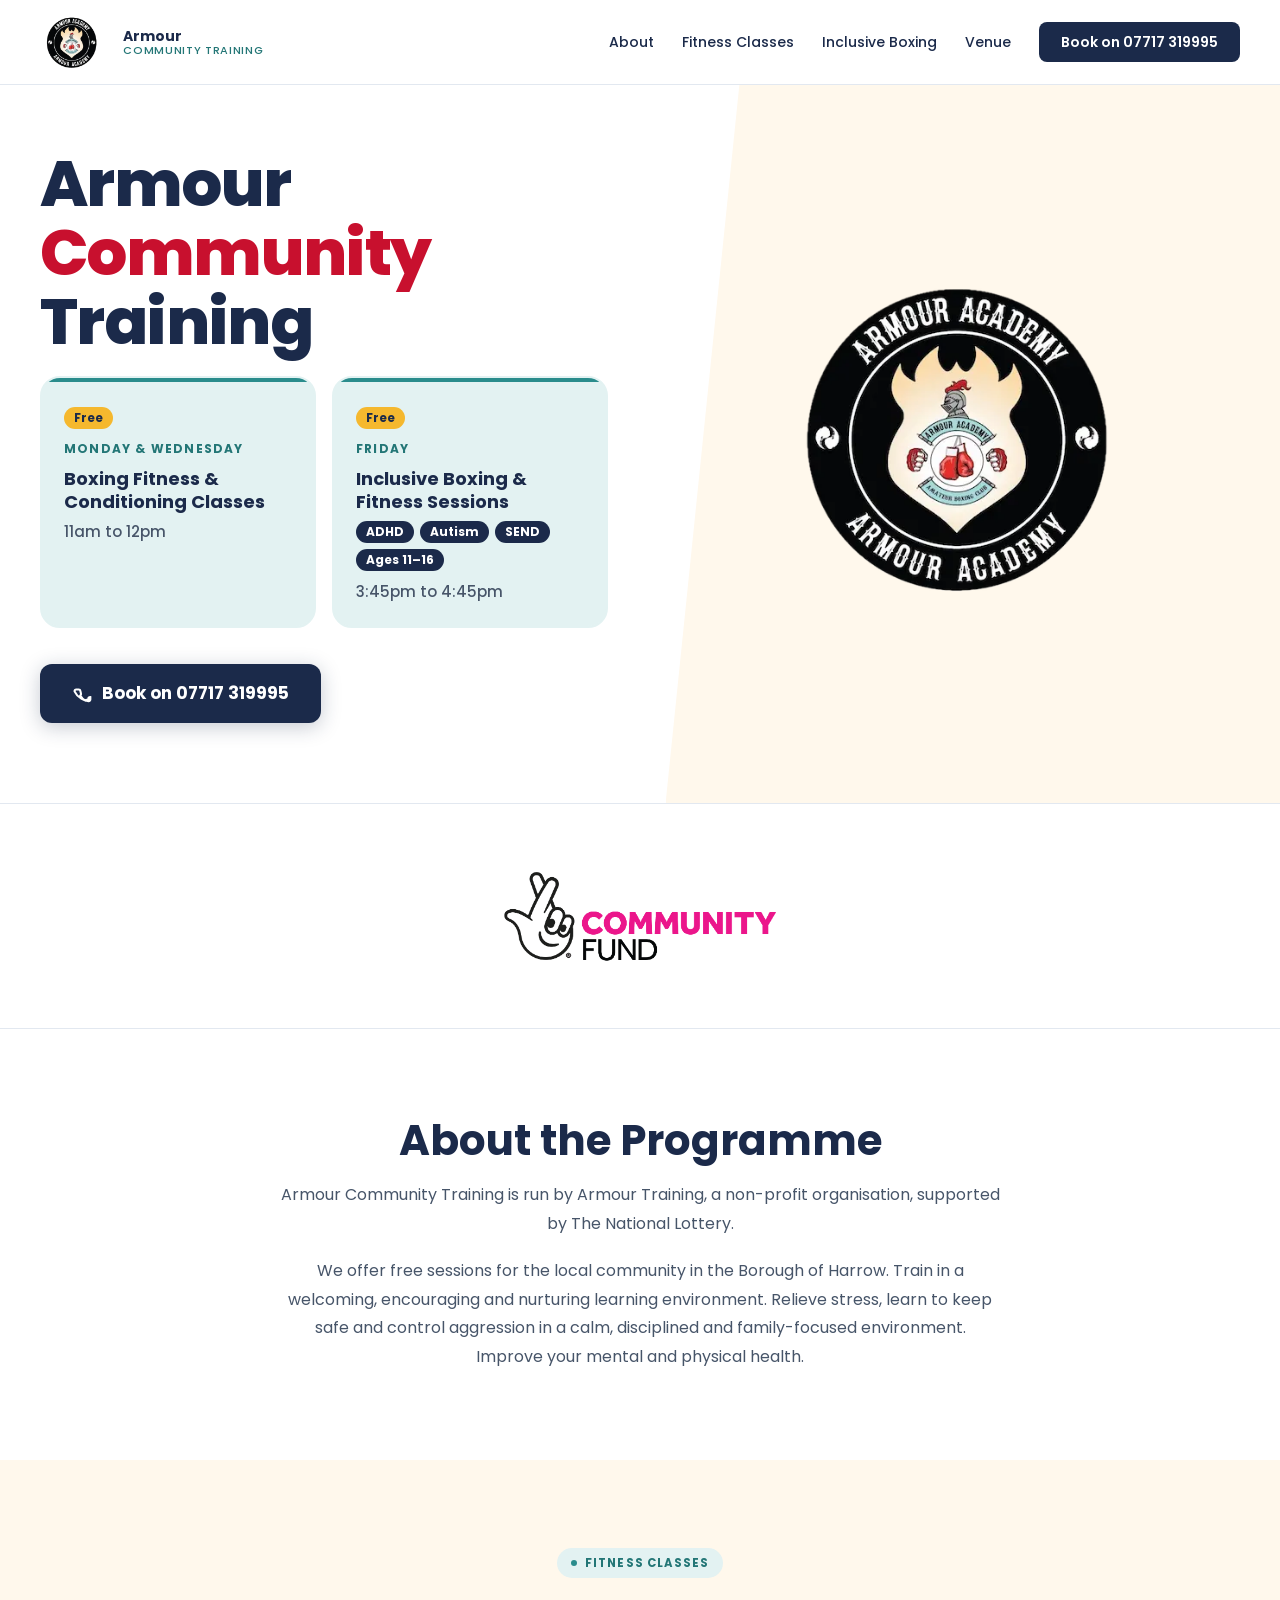
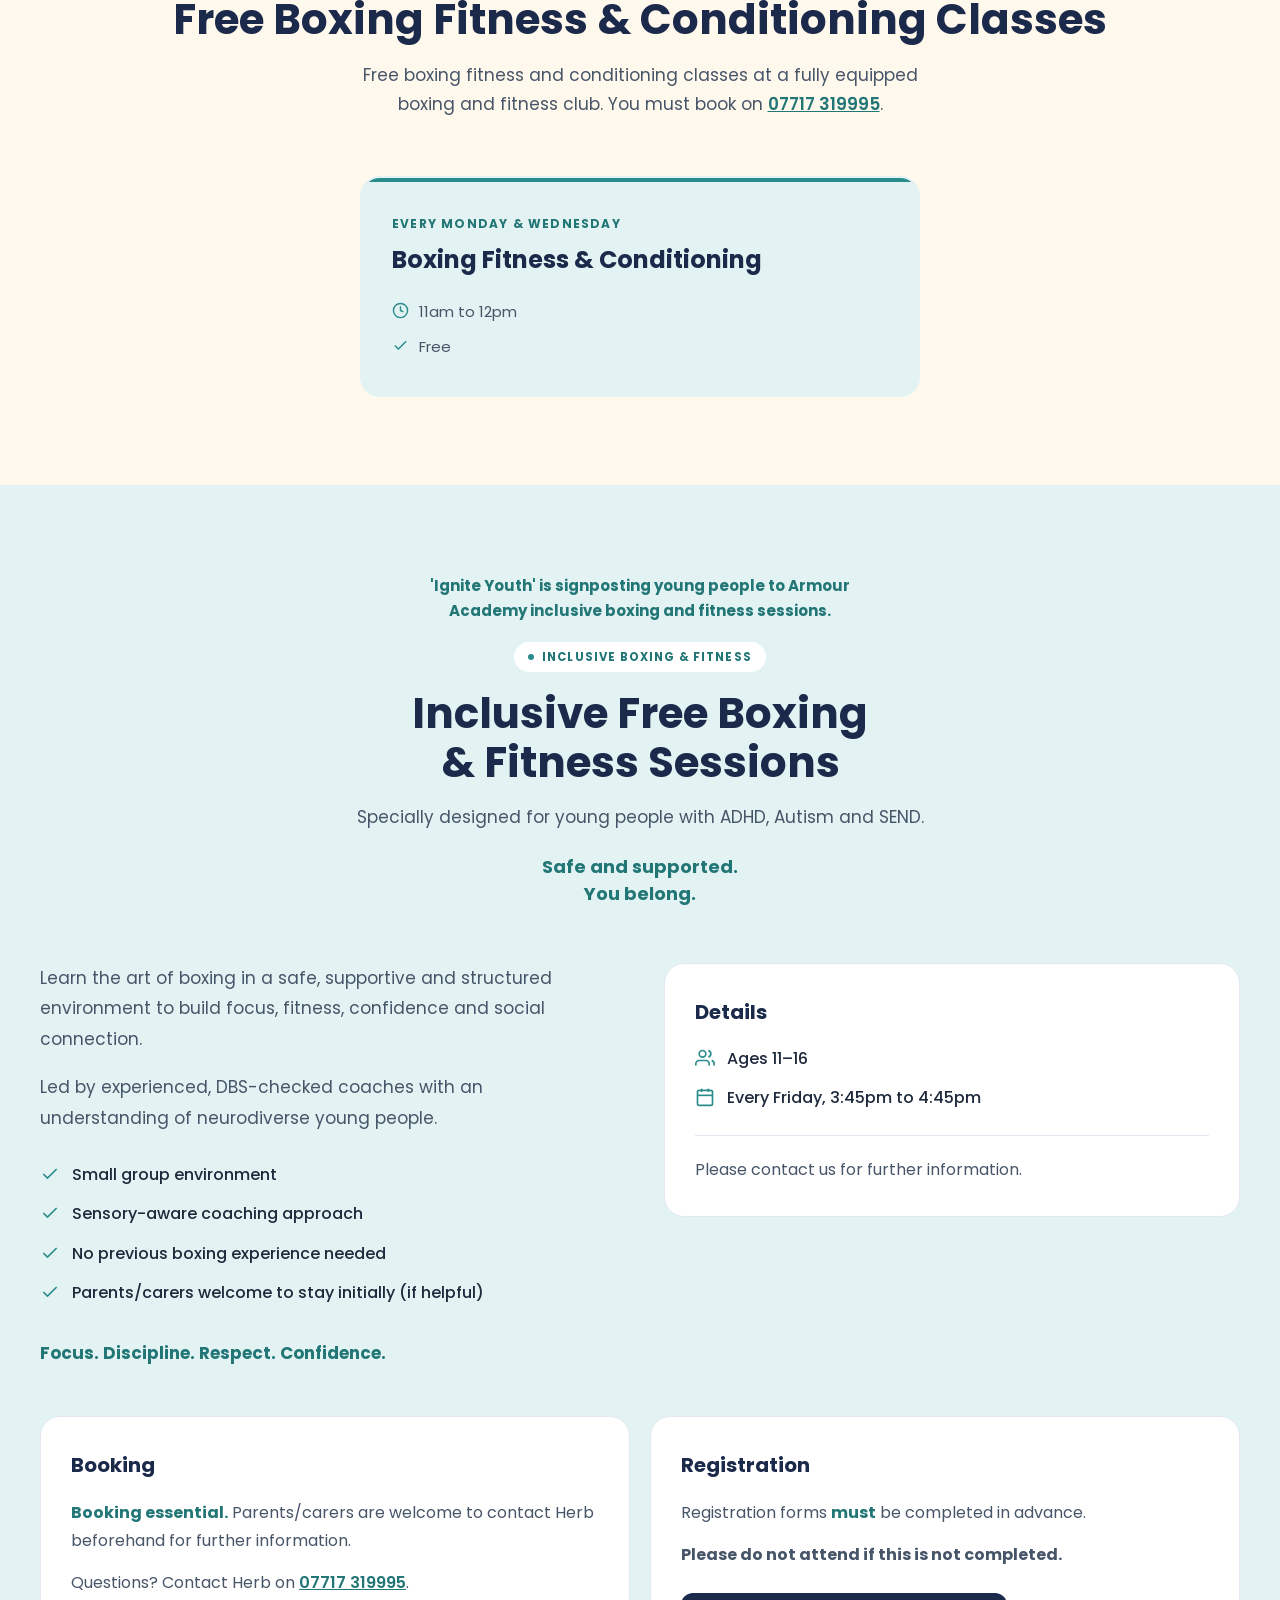
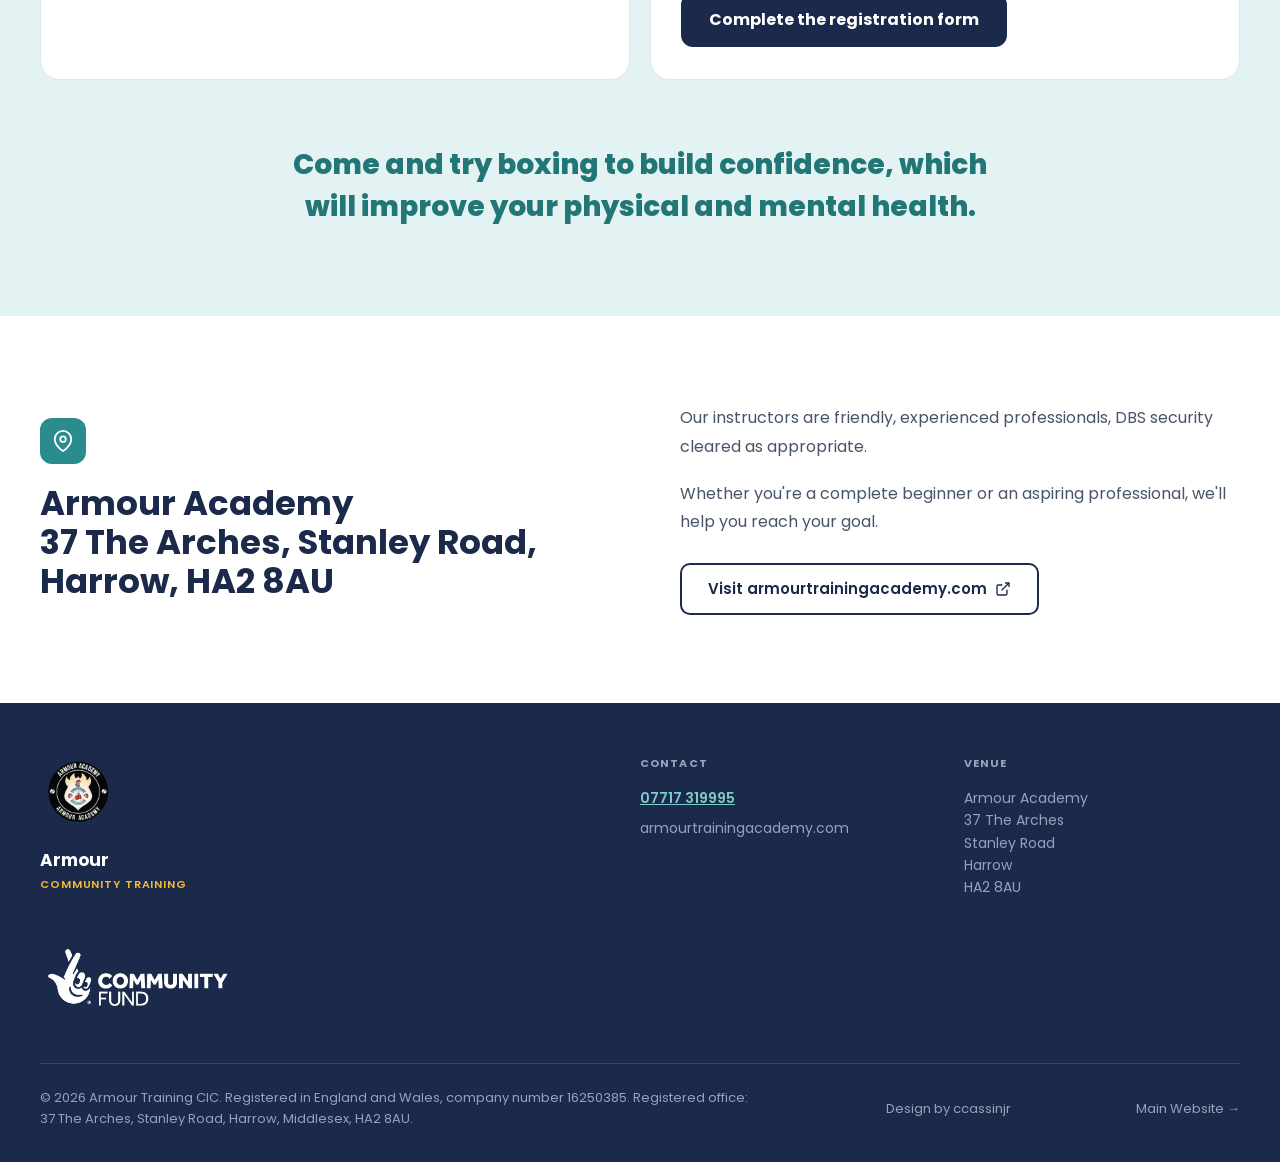
==== commit b3a3f92f: "Tidy wording, commas and fitness intro" ====
--- a/index.html
+++ b/index.html
@@ -177,8 +177,8 @@
           <div class="pill">Fitness Classes</div>
           <h2>Free Boxing Fitness &amp; Conditioning Classes</h2>
           <p class="lead">
-            Free fitness and conditioning classes at a fully equipped boxing and
-            fitness club. You must book on
+            Free boxing fitness and conditioning classes at a fully equipped
+            boxing and fitness club. You must book on
             <a href="tel:07717319995">07717 319995</a>.
           </p>
         </div>
@@ -228,7 +228,7 @@
           <div class="pill">Inclusive Boxing &amp; Fitness</div>
           <h2>Inclusive Free Boxing &amp; Fitness Sessions</h2>
           <p class="lead">
-            Specially designed for young people with ADHD, Autism, and SEND.
+            Specially designed for young people with ADHD, Autism and SEND.
           </p>
           <p class="fri-tagline">Safe and supported.<br />You belong.</p>
         </div>
@@ -236,8 +236,8 @@
         <div class="fri-grid">
           <div class="fri-text">
             <p>
-              Learn the art of boxing in a safe, supportive, and structured
-              environment to build focus, fitness, confidence, and social
+              Learn the art of boxing in a safe, supportive and structured
+              environment to build focus, fitness, confidence and social
               connection.
             </p>
             <p>
@@ -291,7 +291,7 @@
                 >
                   <polyline points="20 6 9 17 4 12" />
                 </svg>
-                Parents/carers welcome to stay initially (if helpful).
+                Parents/carers welcome to stay initially (if helpful)
               </li>
             </ul>
             <p class="fri-tagline">Focus. Discipline. Respect. Confidence.</p>
@@ -405,8 +405,8 @@
               security cleared as appropriate.
             </p>
             <p>
-              Whether a complete beginner or aspiring professional, we will help
-              you reach your goal.
+              Whether you're a complete beginner or an aspiring professional,
+              we'll help you reach your goal.
             </p>
             <a
               href="https://armourtrainingacademy.com"
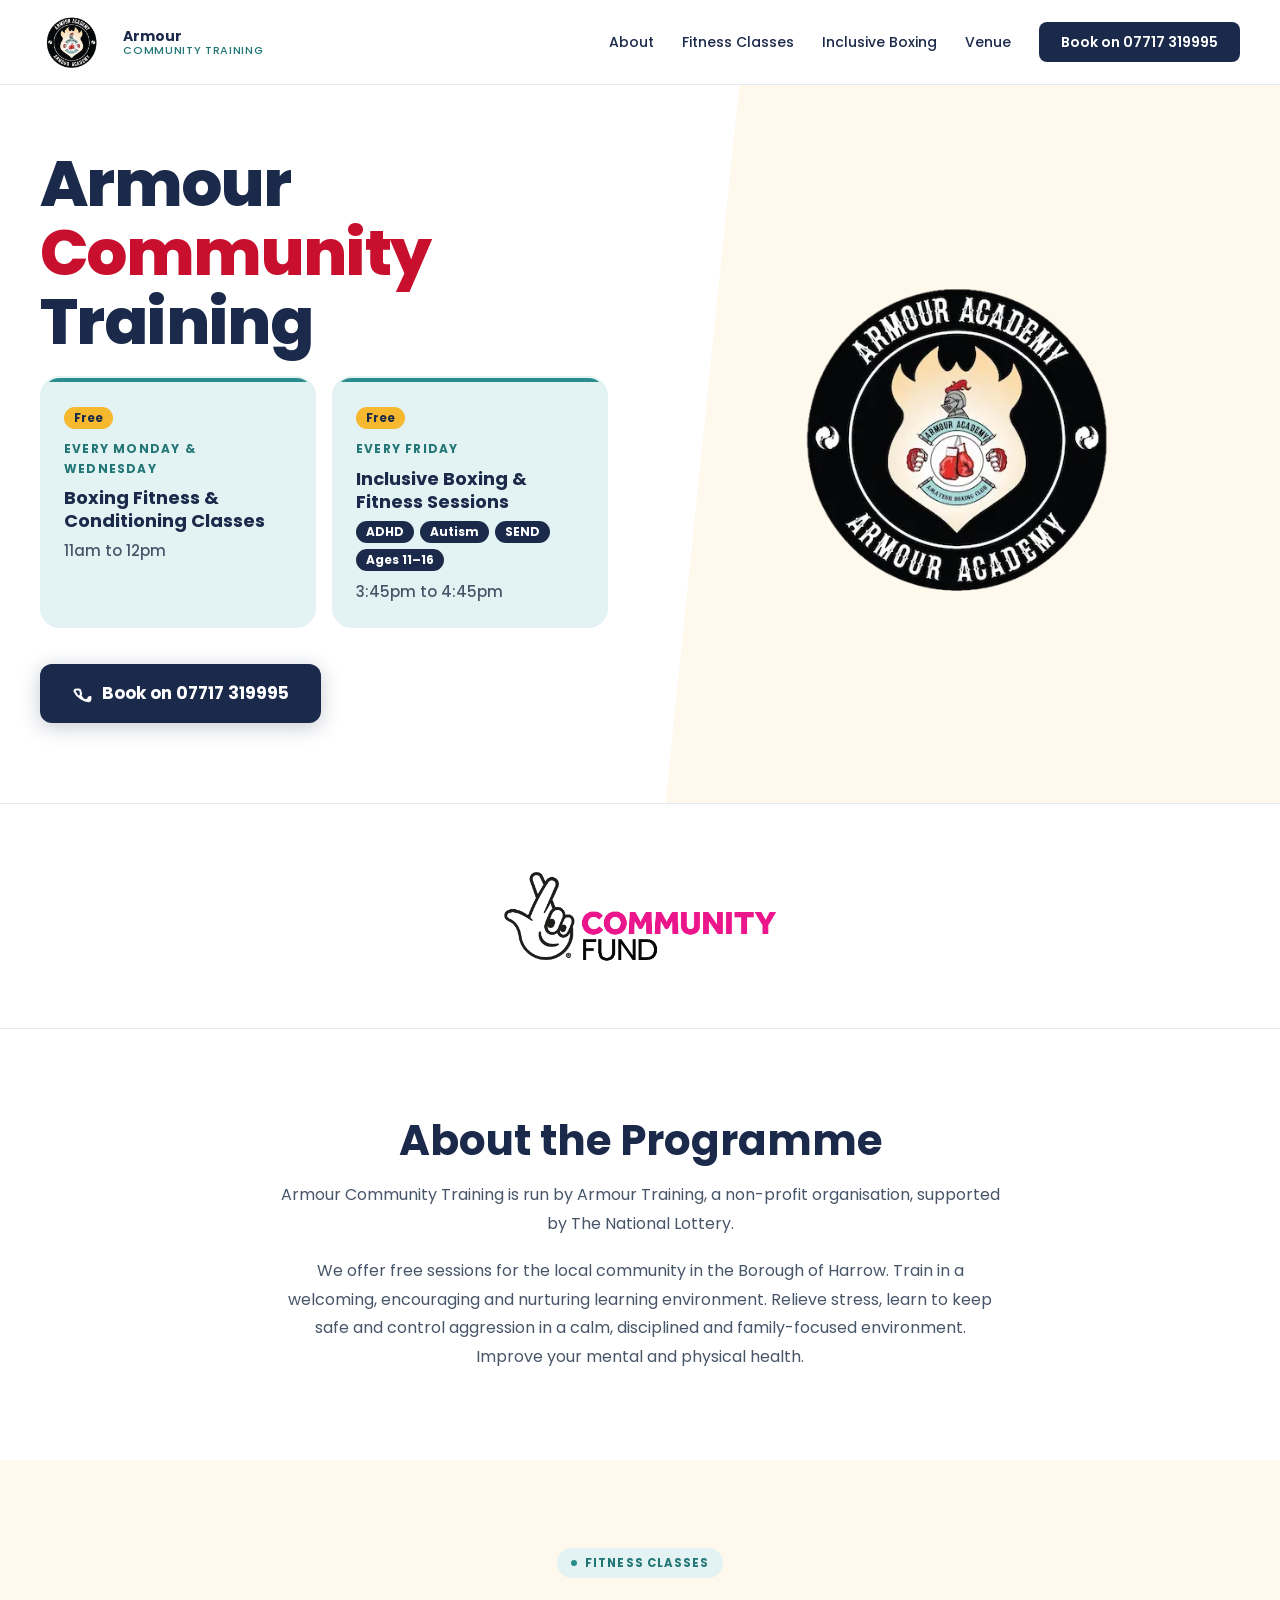
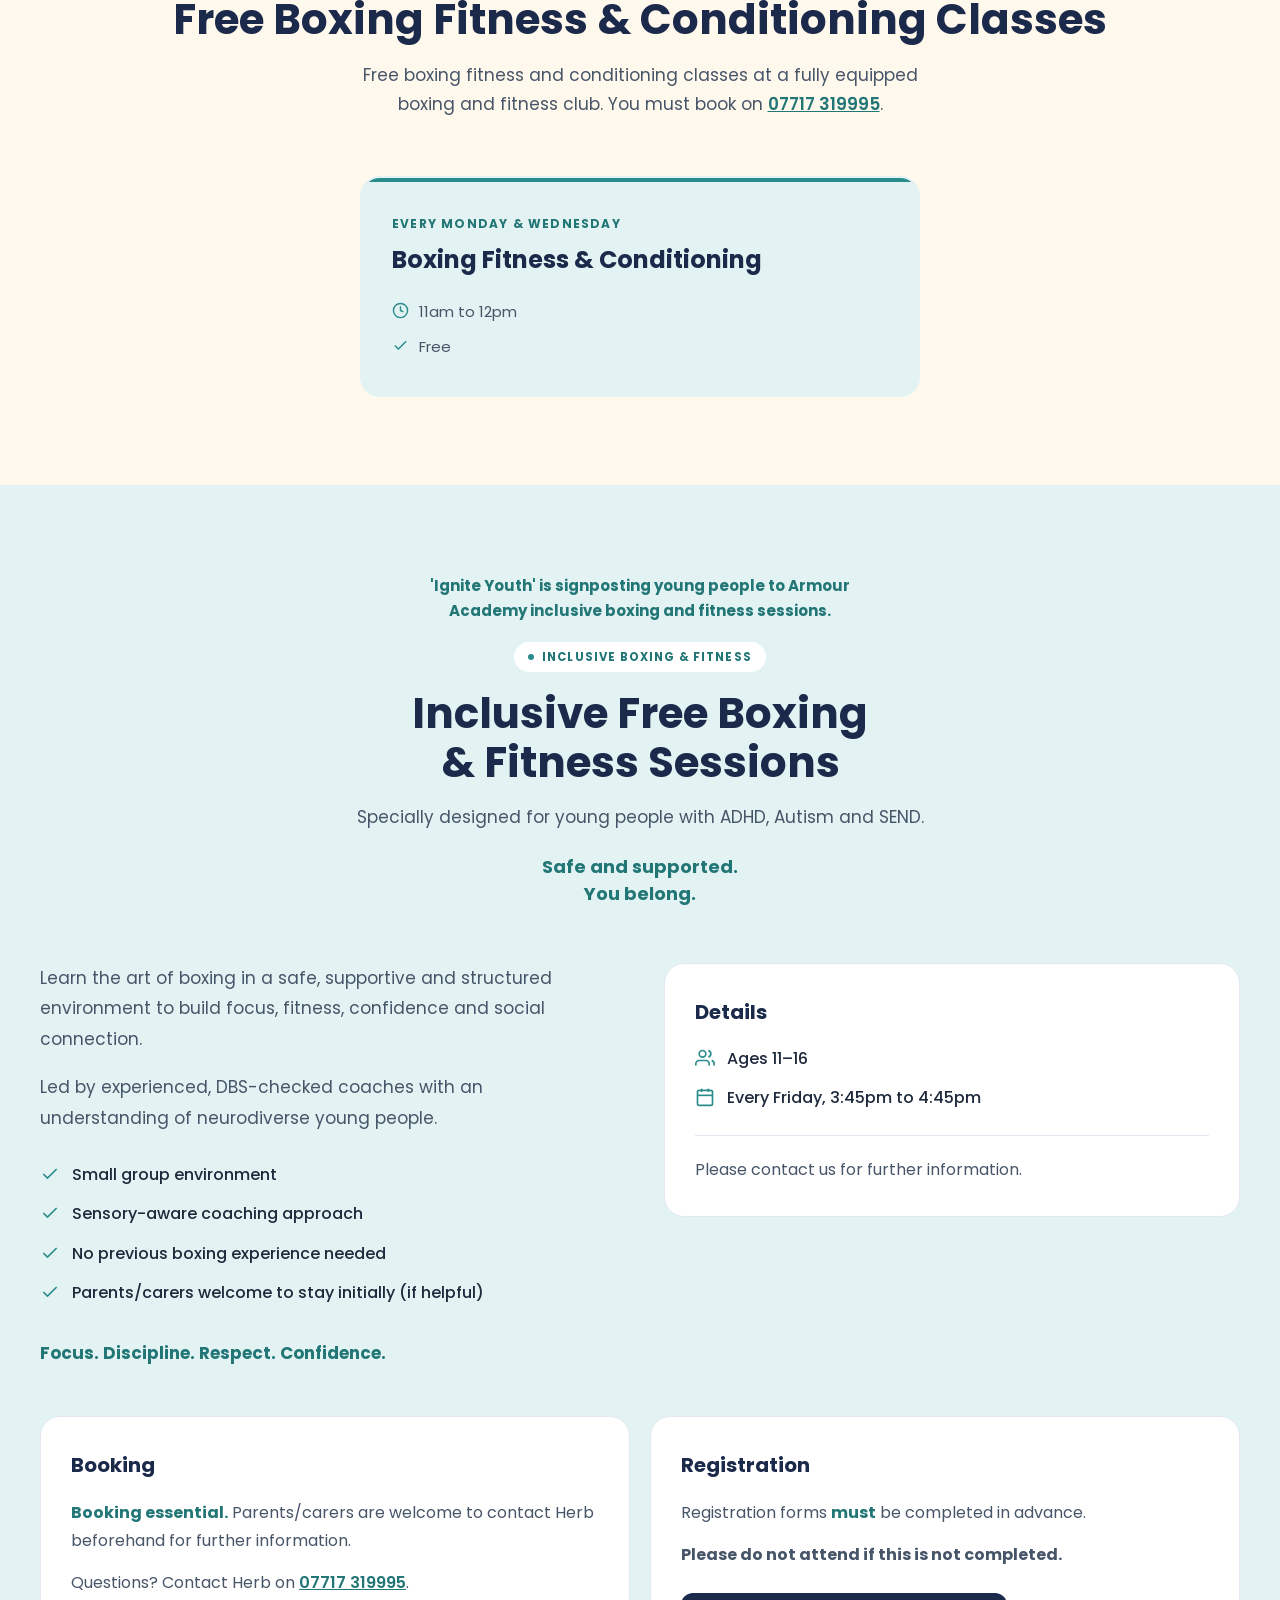
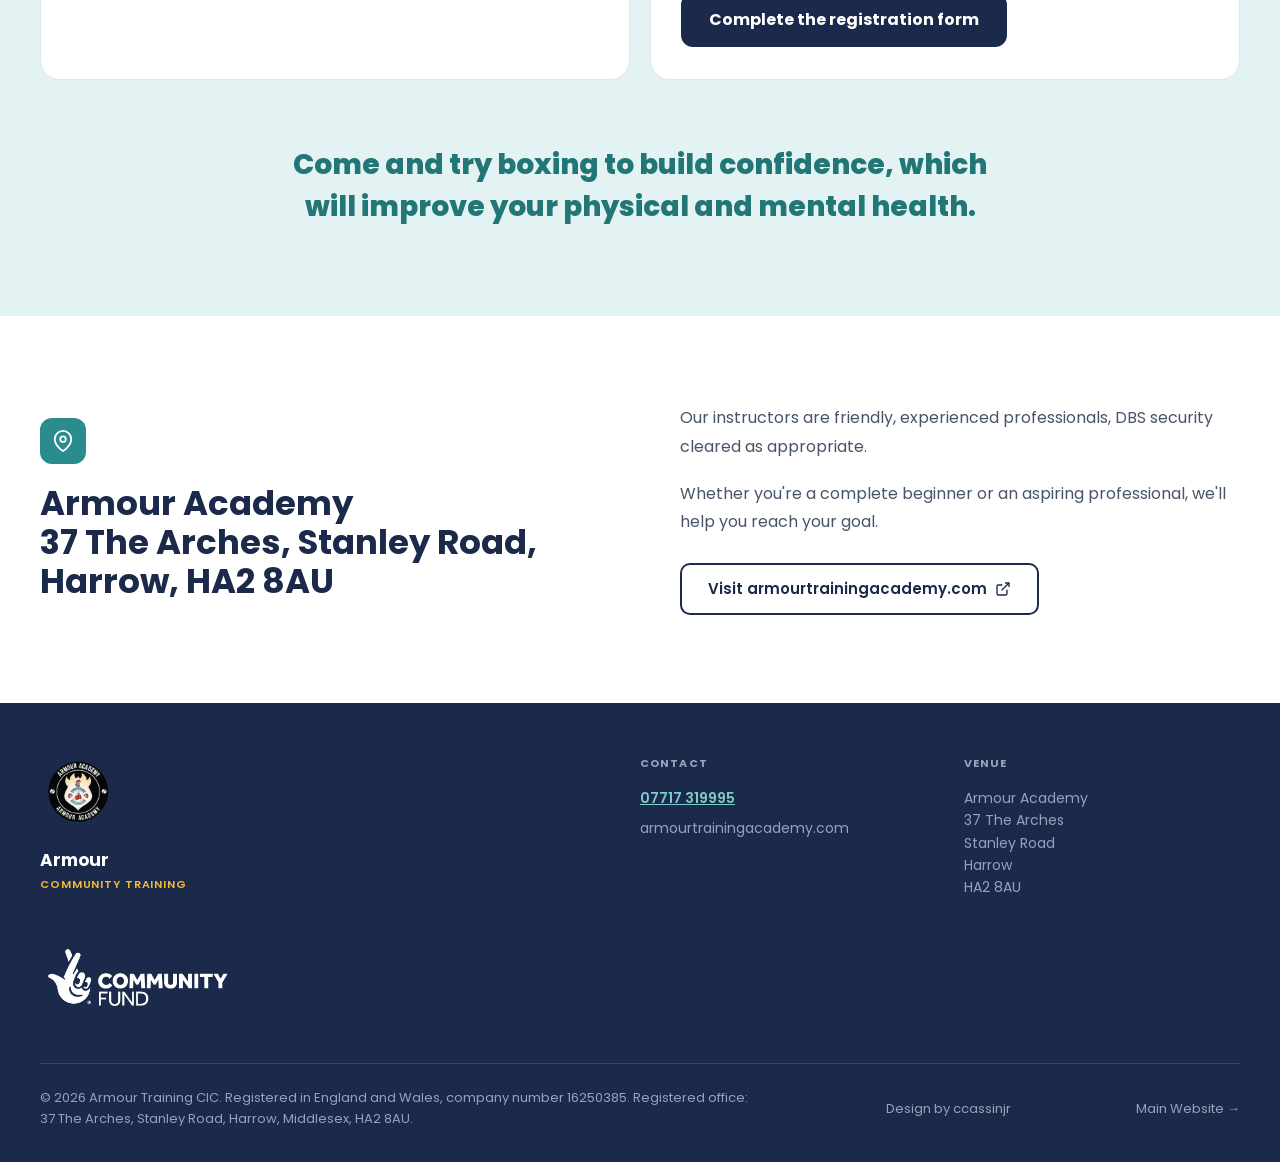
==== commit 9d378b96: "Add 'Every' to hero day labels, stack hero cards up to 1199px" ====
--- a/index.html
+++ b/index.html
@@ -85,7 +85,7 @@
           <div class="hero-cards">
             <a href="#classes" class="class-card hero-card">
               <span class="free-tag">Free</span>
-              <div class="class-day">Monday &amp; Wednesday</div>
+              <div class="class-day">Every Monday &amp; Wednesday</div>
               <p class="hero-card-title">
                 Boxing Fitness &amp; Conditioning Classes
               </p>
@@ -93,7 +93,7 @@
             </a>
             <a href="#fridays" class="class-card hero-card">
               <span class="free-tag">Free</span>
-              <div class="class-day">Friday</div>
+              <div class="class-day">Every Friday</div>
               <p class="hero-card-title">
                 Inclusive Boxing &amp; Fitness Sessions
               </p>
--- a/styles.css
+++ b/styles.css
@@ -915,8 +915,8 @@
   }
 }
 
-/* phones: programme cards stacked, so the day labels stay on one line */
-@media (max-width: 600px) {
+/* below 1200px the programme cards stack, so the day labels stay on one line */
+@media (max-width: 1199px) {
   .hero-cards {
     grid-template-columns: 1fr;
   }
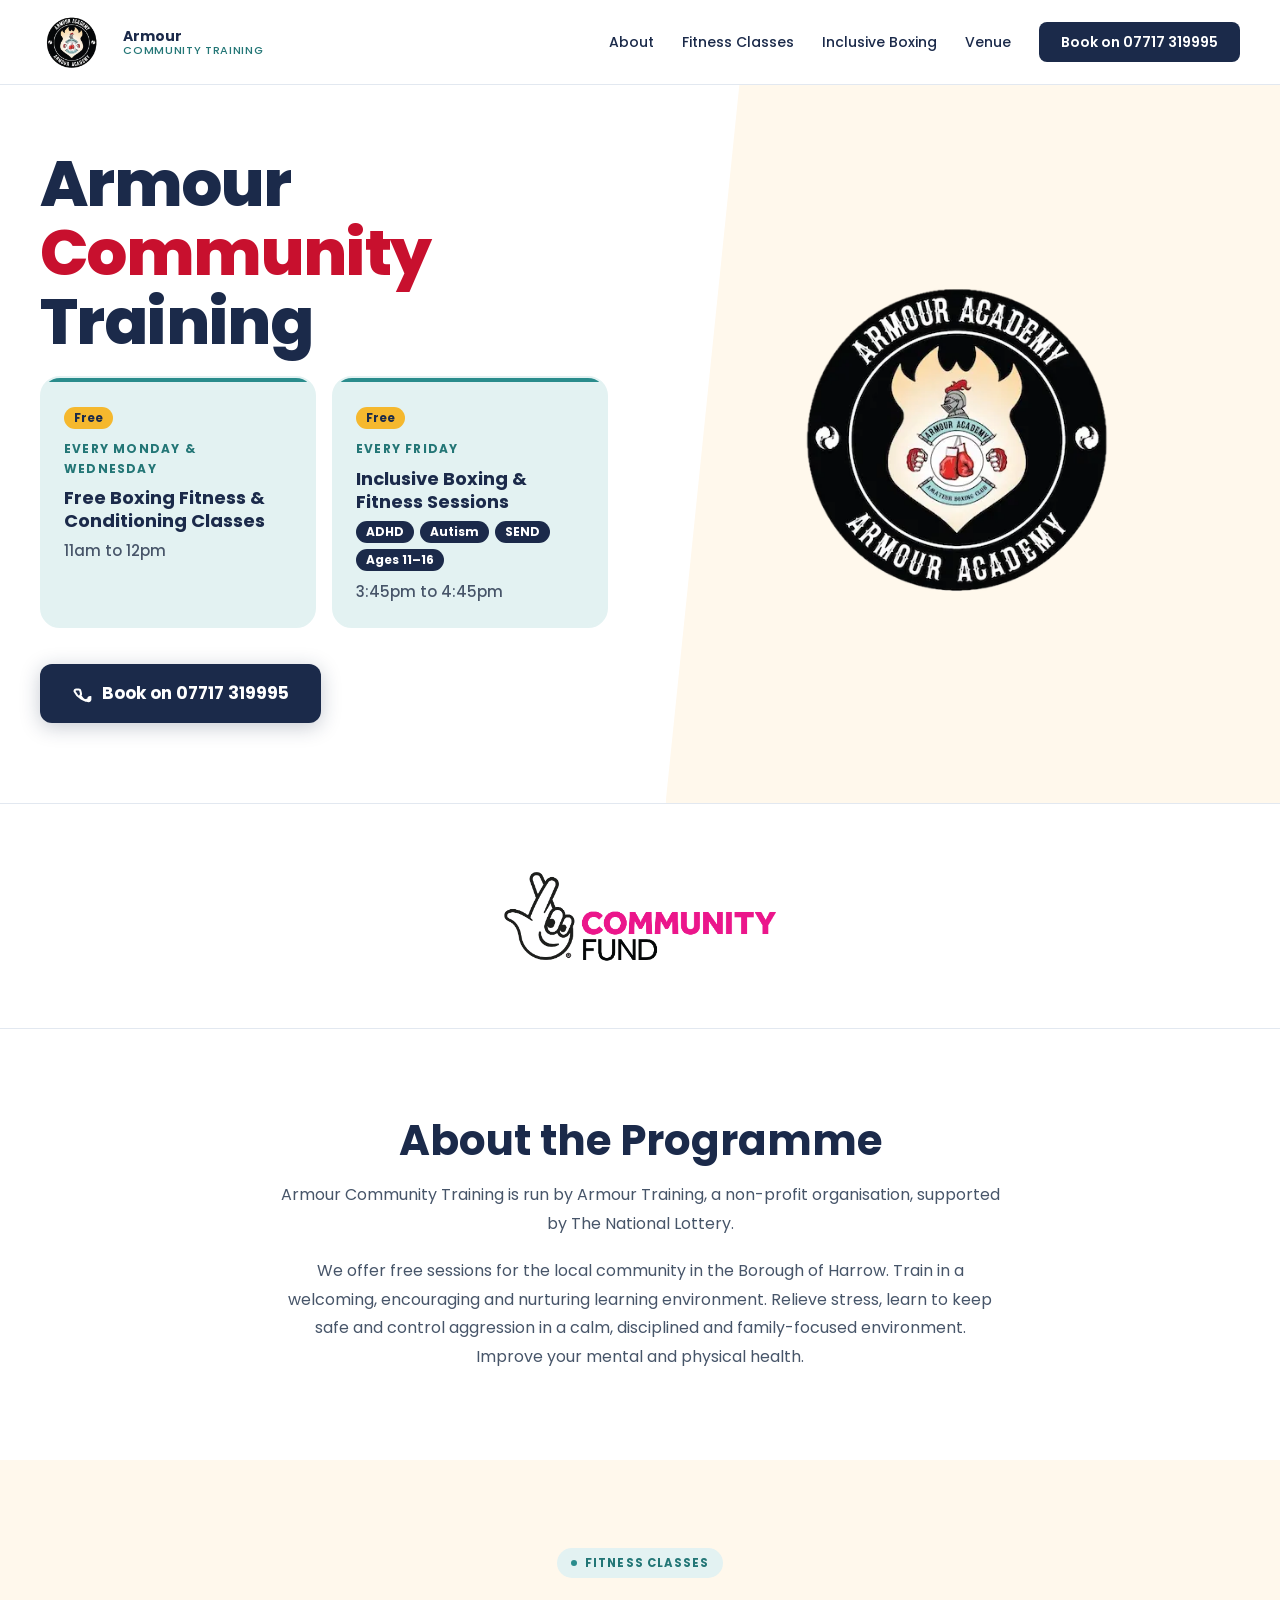
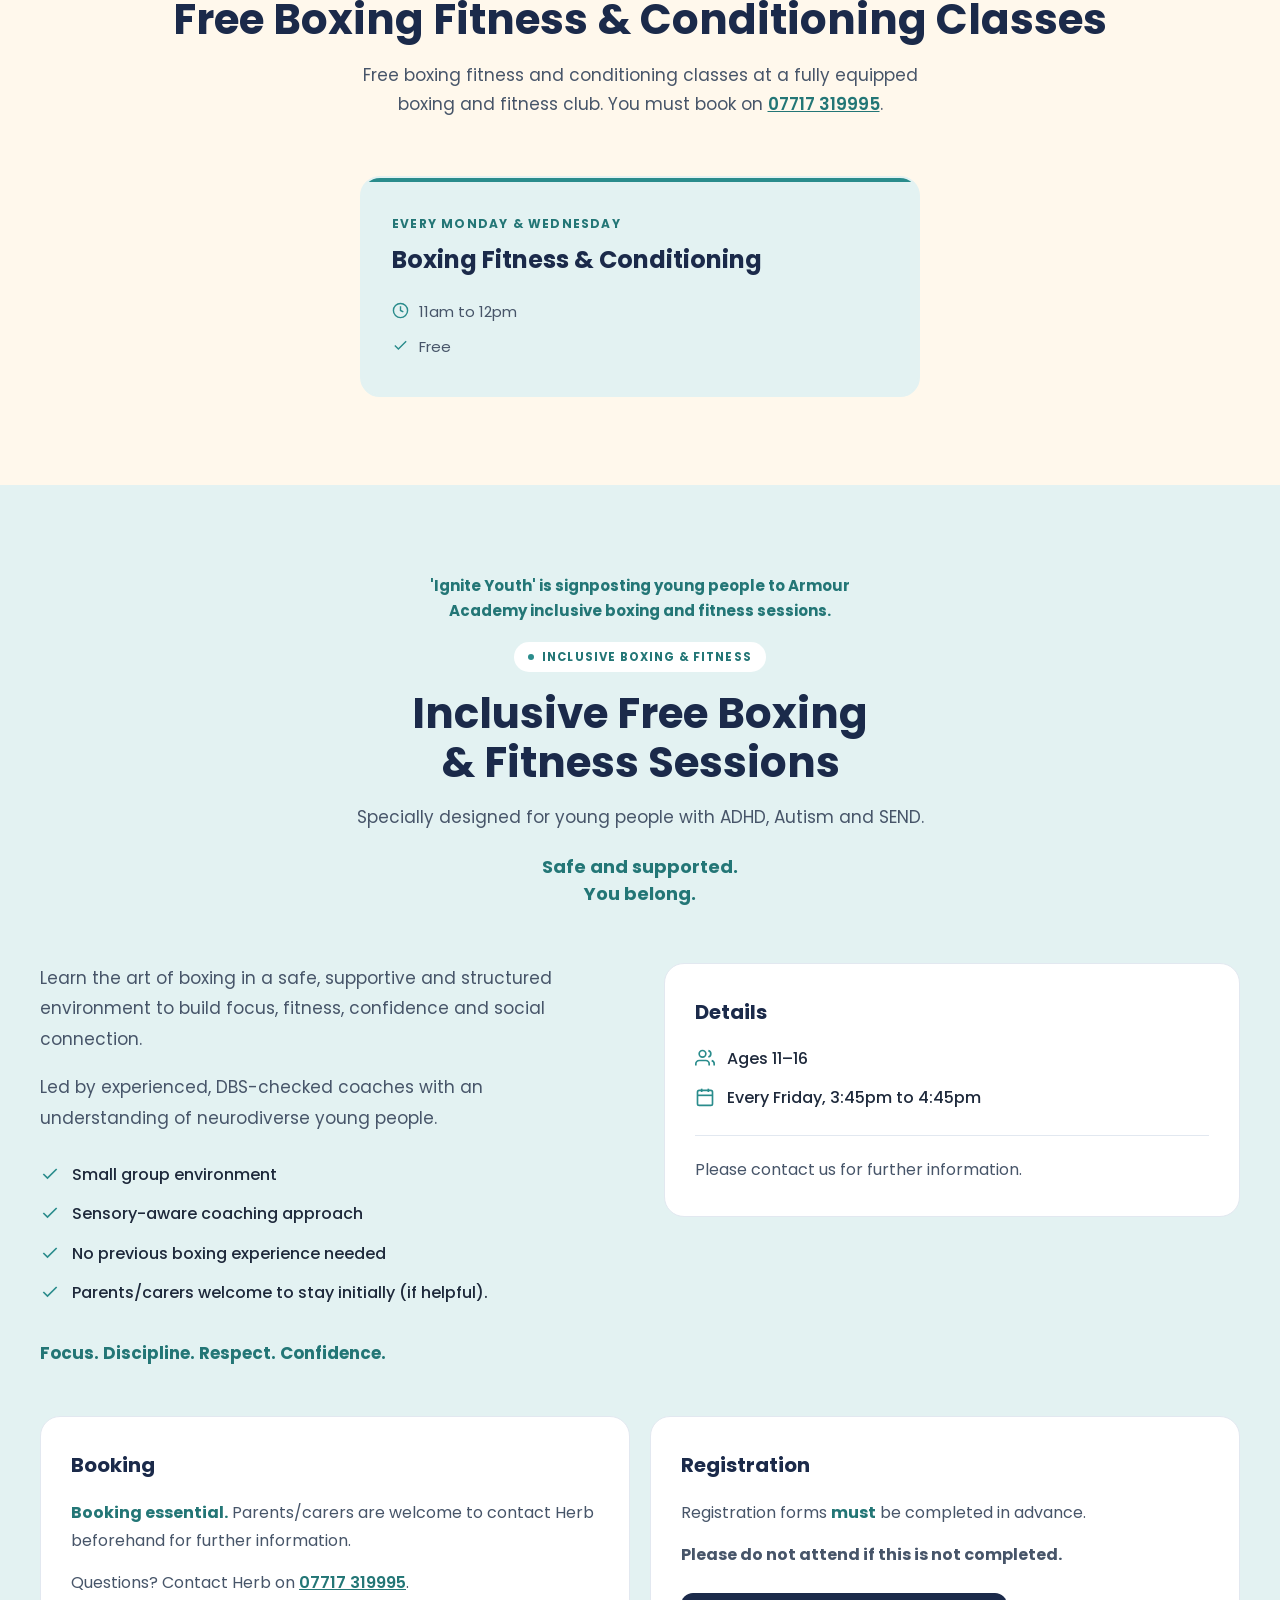
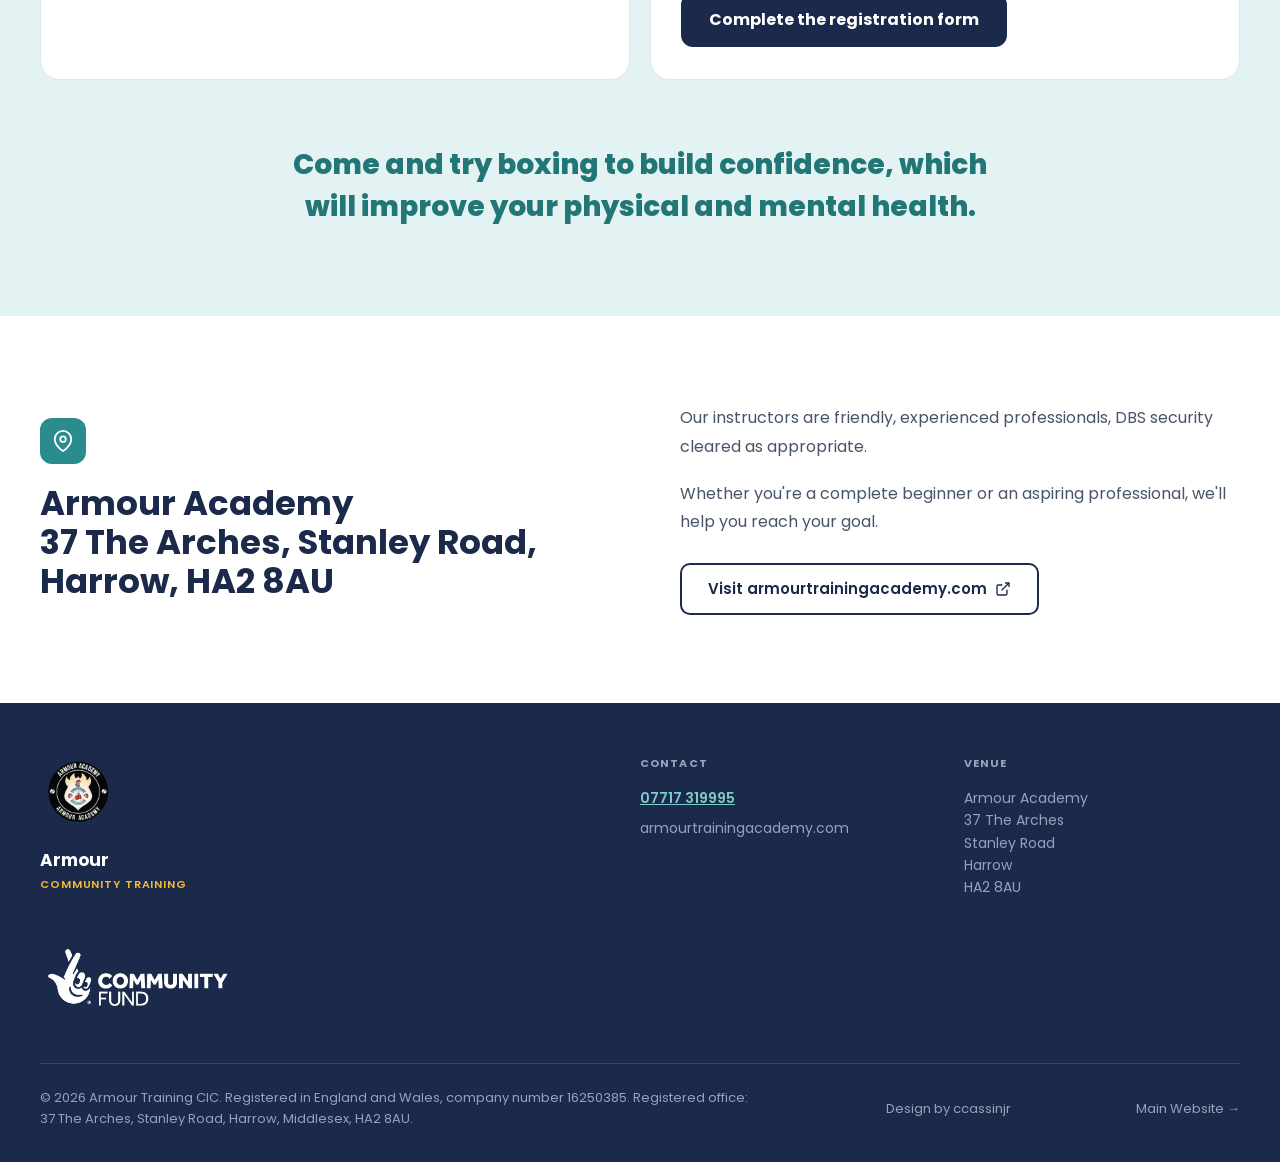
==== commit 43e0ba3b: "Restore client's 'Free' in hero title and full stop in Friday list" ====
--- a/index.html
+++ b/index.html
@@ -87,7 +87,7 @@
               <span class="free-tag">Free</span>
               <div class="class-day">Every Monday &amp; Wednesday</div>
               <p class="hero-card-title">
-                Boxing Fitness &amp; Conditioning Classes
+                Free Boxing Fitness &amp; Conditioning Classes
               </p>
               <p class="hero-card-detail">11am&nbsp;to&nbsp;12pm</p>
             </a>
@@ -291,7 +291,7 @@
                 >
                   <polyline points="20 6 9 17 4 12" />
                 </svg>
-                Parents/carers welcome to stay initially (if helpful)
+                Parents/carers welcome to stay initially (if helpful).
               </li>
             </ul>
             <p class="fri-tagline">Focus. Discipline. Respect. Confidence.</p>
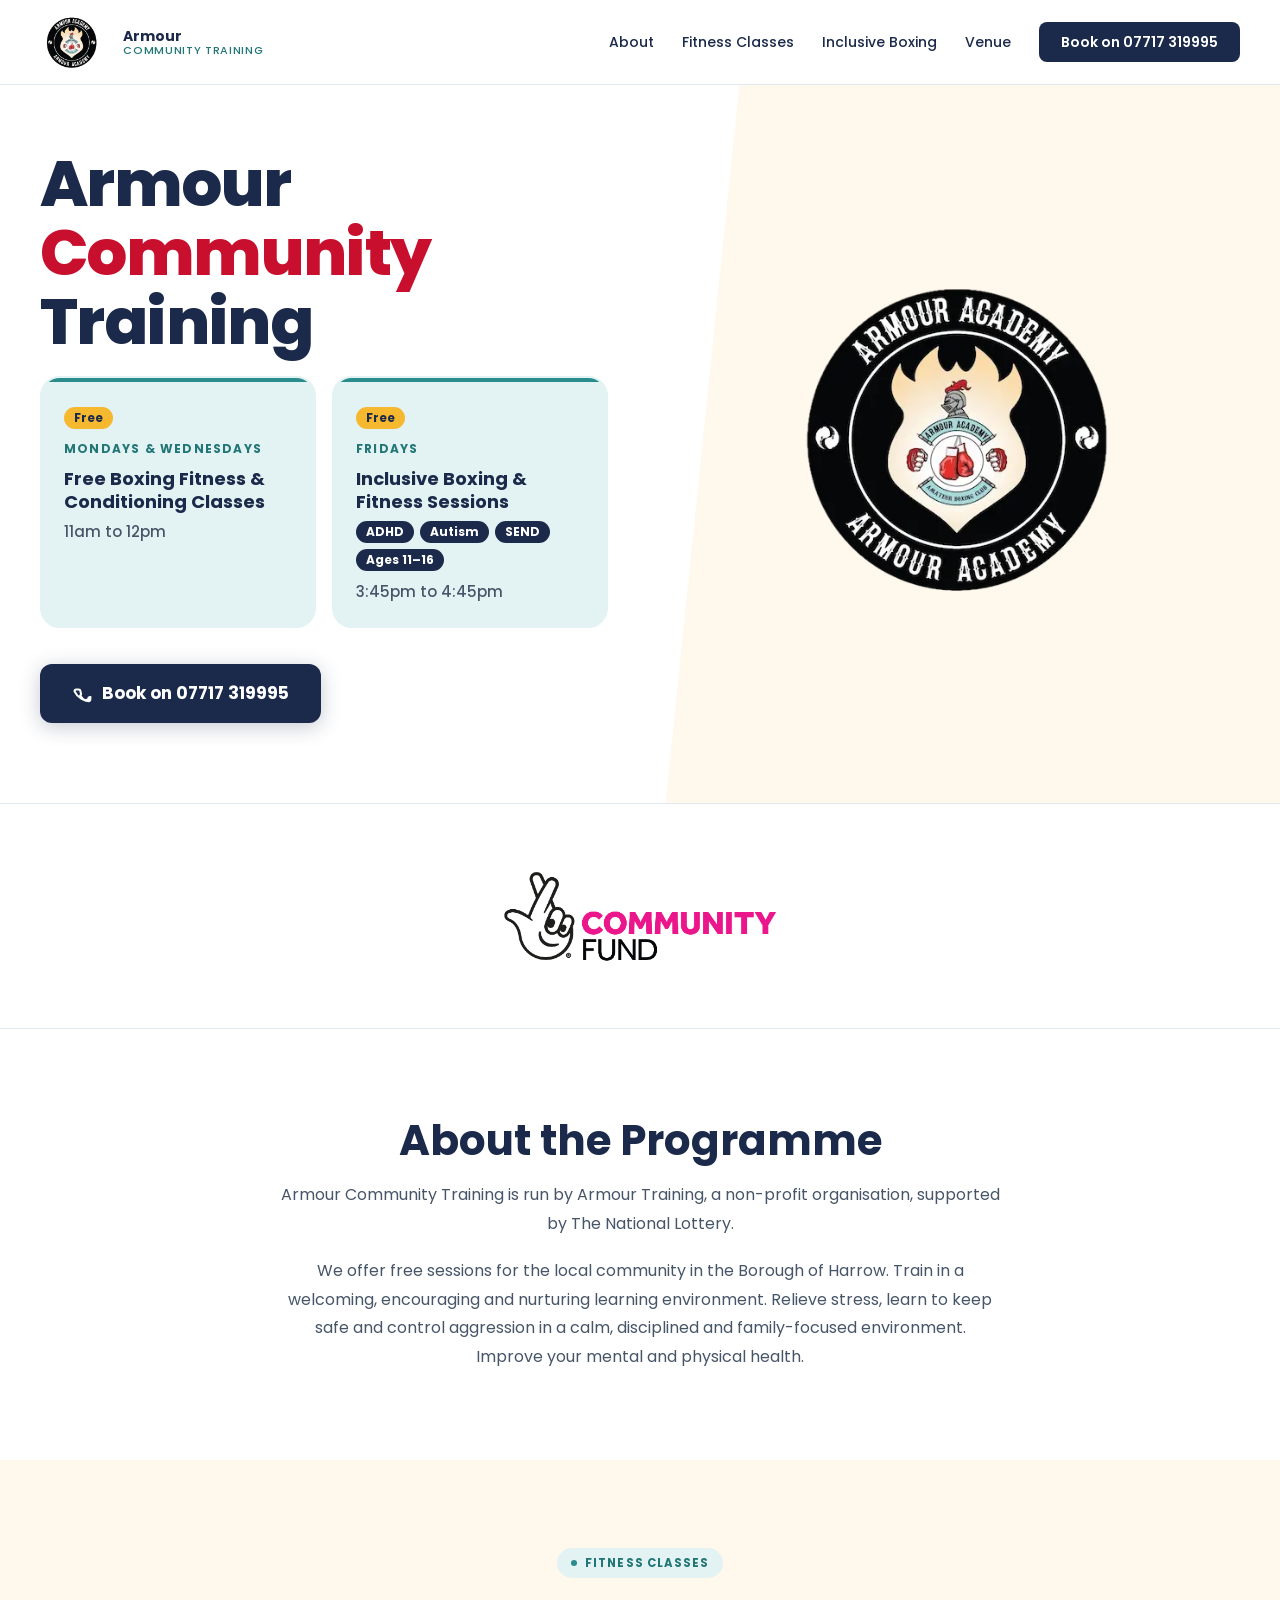
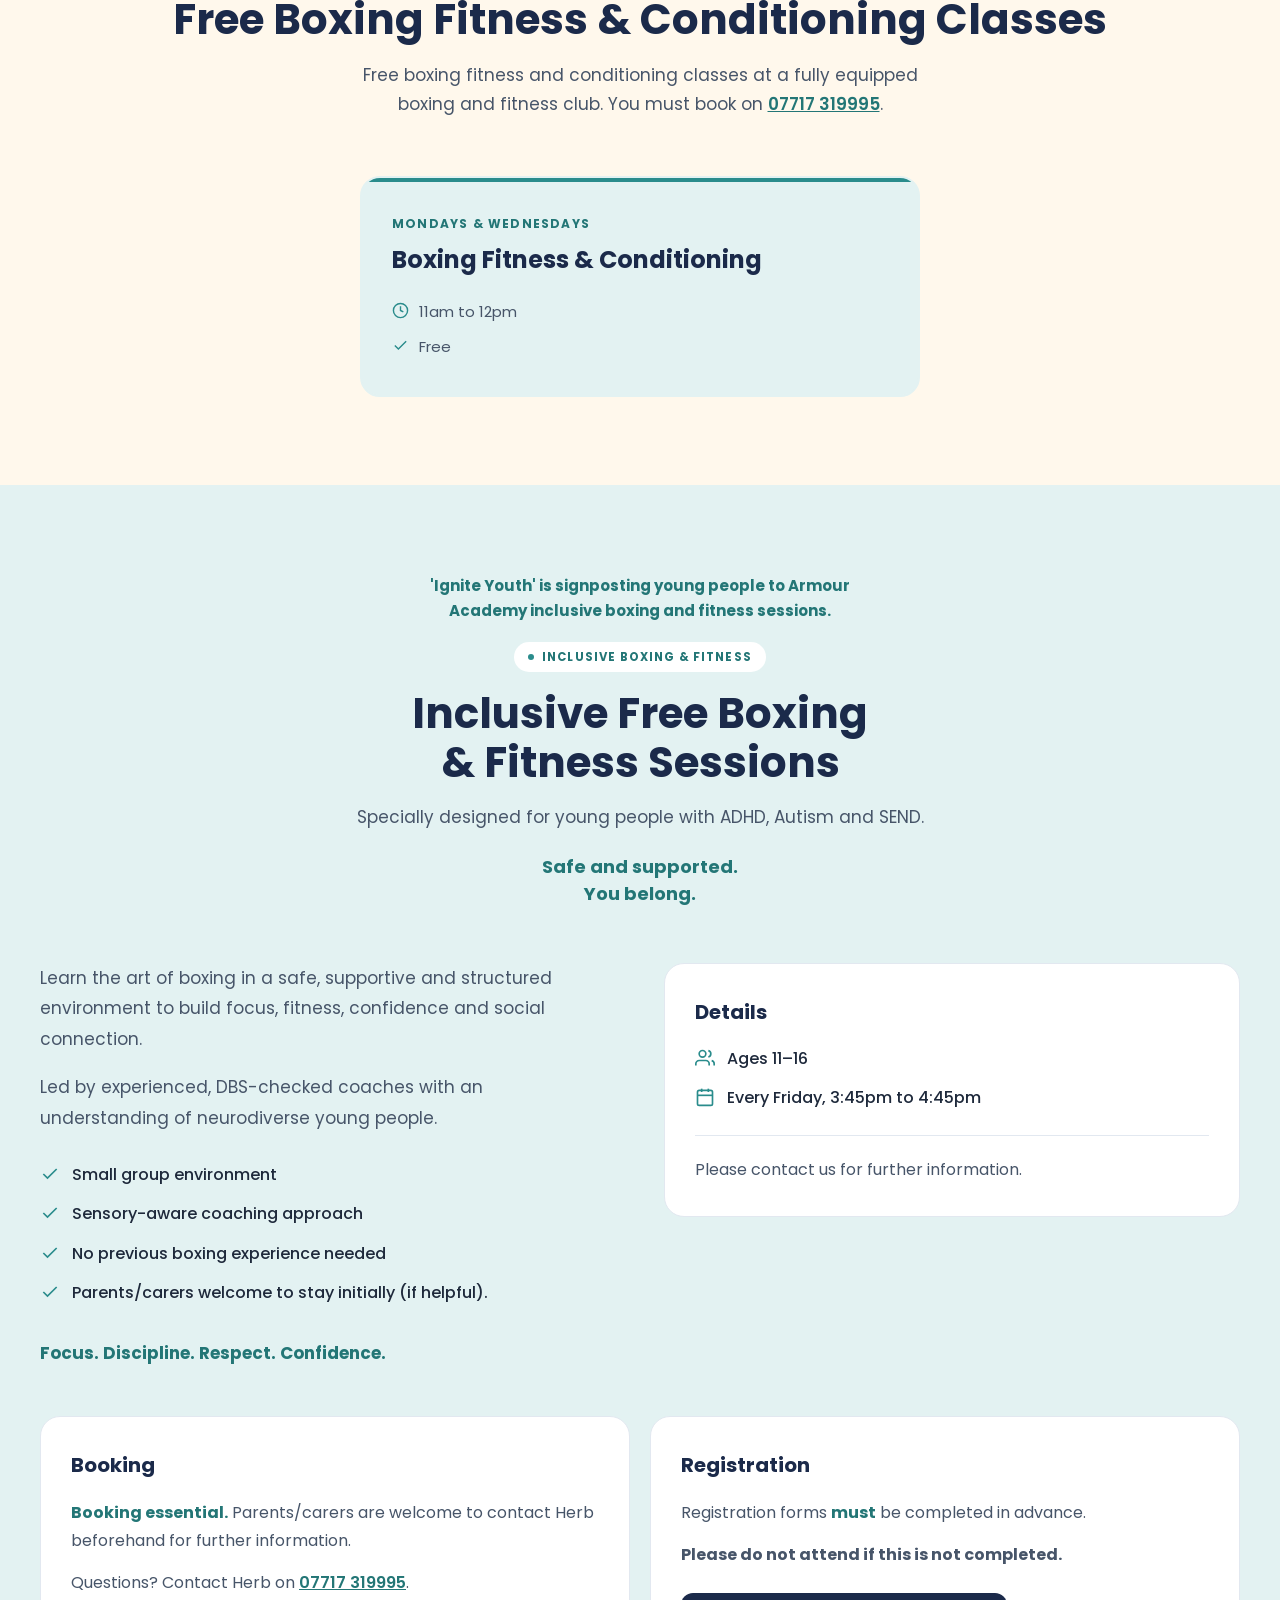
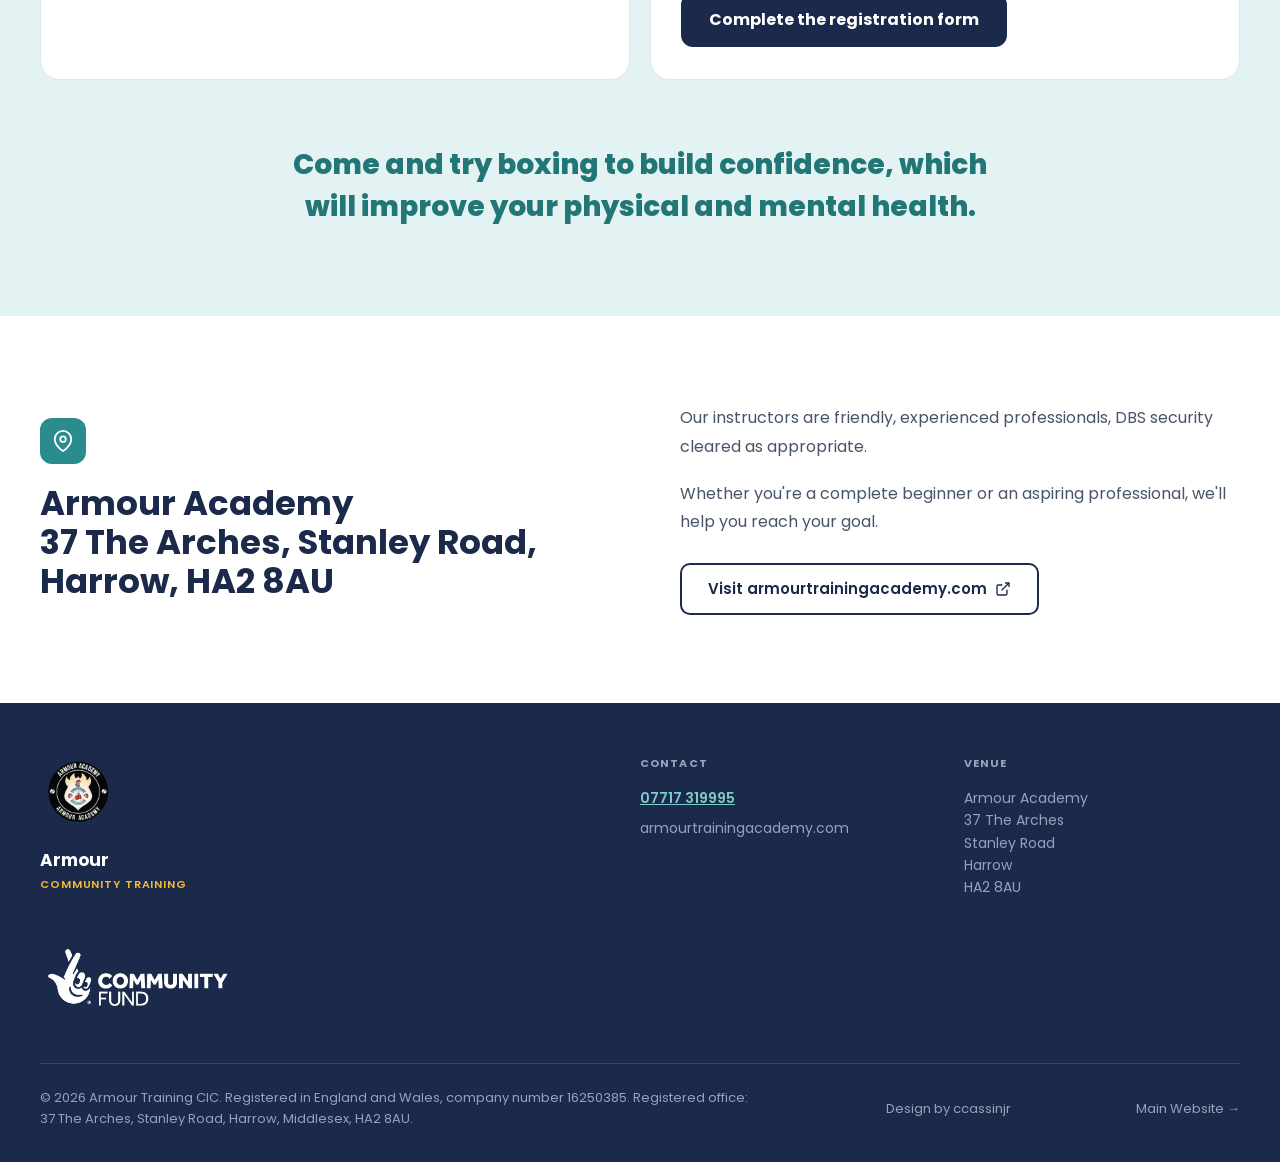
==== commit 682105a9: "Use plural day labels" ====
--- a/index.html
+++ b/index.html
@@ -85,7 +85,7 @@
           <div class="hero-cards">
             <a href="#classes" class="class-card hero-card">
               <span class="free-tag">Free</span>
-              <div class="class-day">Every Monday &amp; Wednesday</div>
+              <div class="class-day">Mondays &amp; Wednesdays</div>
               <p class="hero-card-title">
                 Free Boxing Fitness &amp; Conditioning Classes
               </p>
@@ -93,7 +93,7 @@
             </a>
             <a href="#fridays" class="class-card hero-card">
               <span class="free-tag">Free</span>
-              <div class="class-day">Every Friday</div>
+              <div class="class-day">Fridays</div>
               <p class="hero-card-title">
                 Inclusive Boxing &amp; Fitness Sessions
               </p>
@@ -184,7 +184,7 @@
         </div>
 
         <div class="class-card">
-          <div class="class-day">Every Monday &amp; Wednesday</div>
+          <div class="class-day">Mondays &amp; Wednesdays</div>
           <div class="class-name">Boxing Fitness &amp; Conditioning</div>
           <div class="class-meta">
             <div class="meta-row">
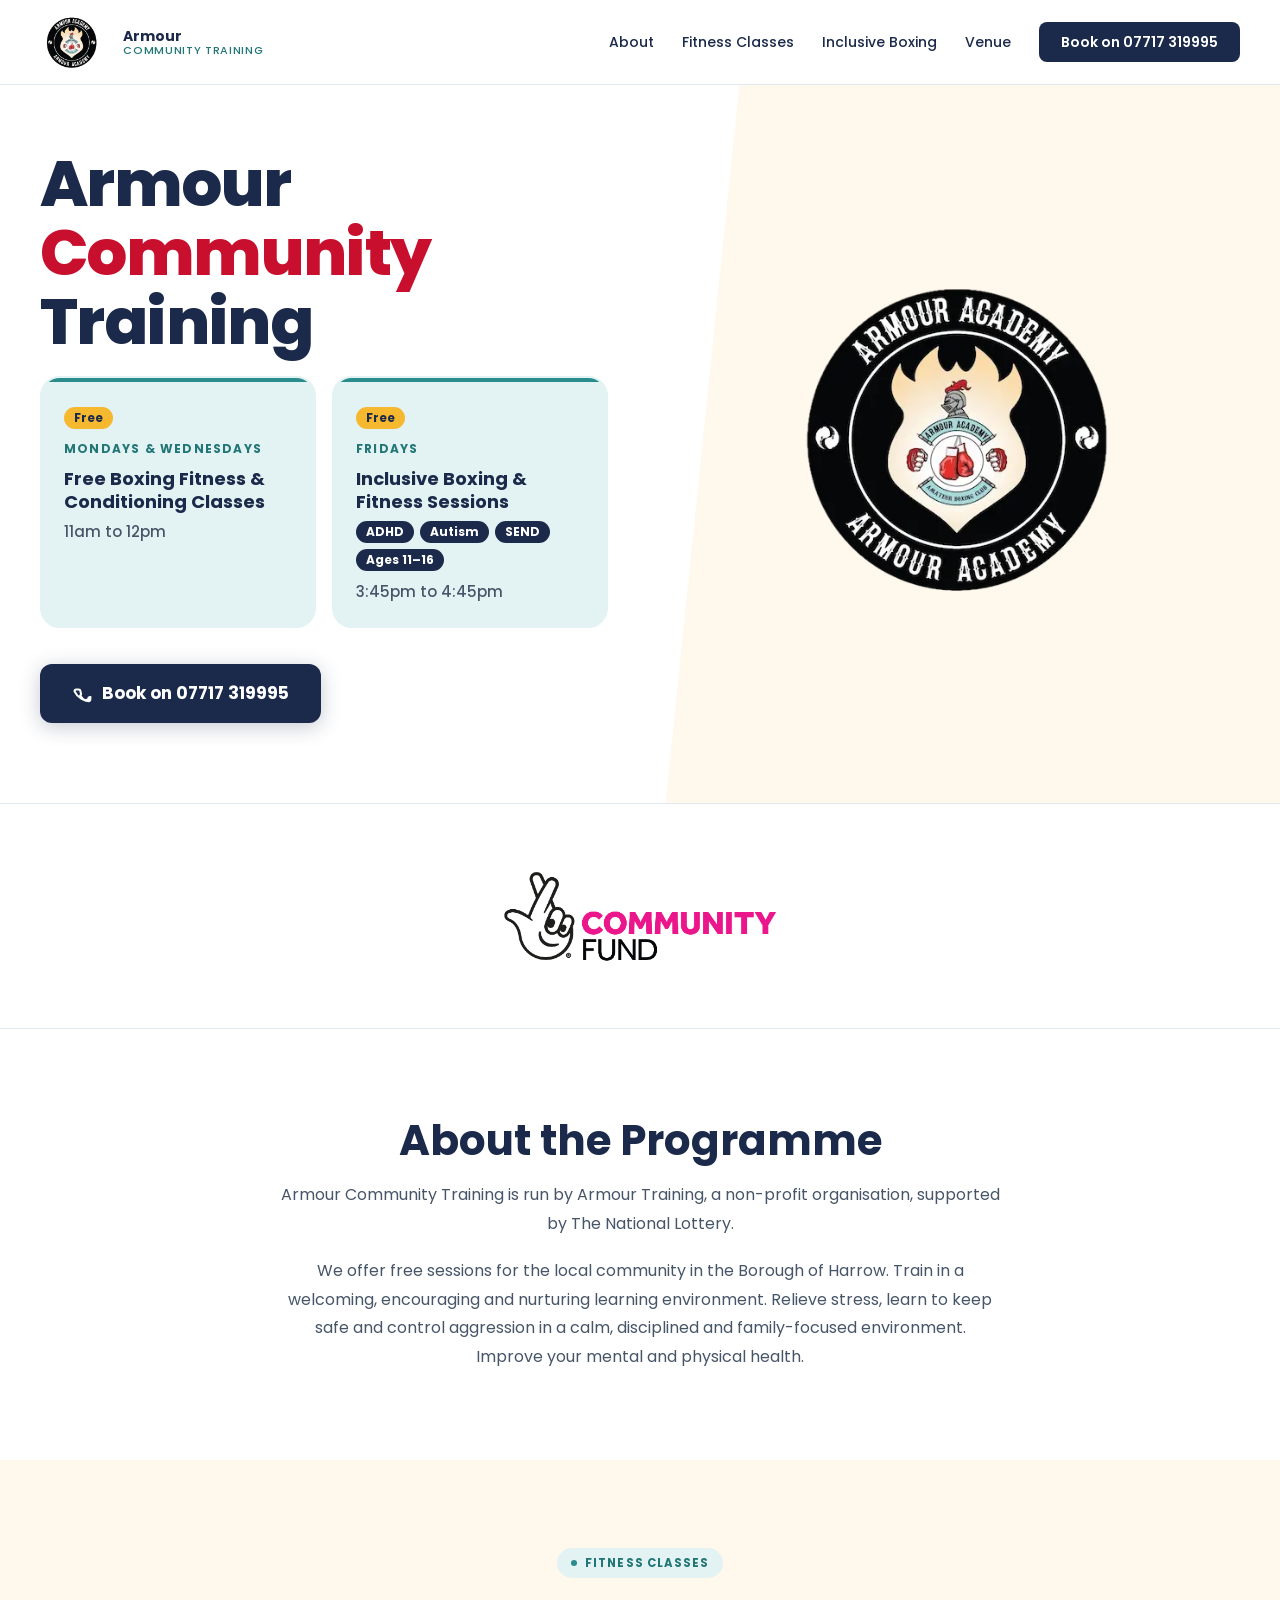
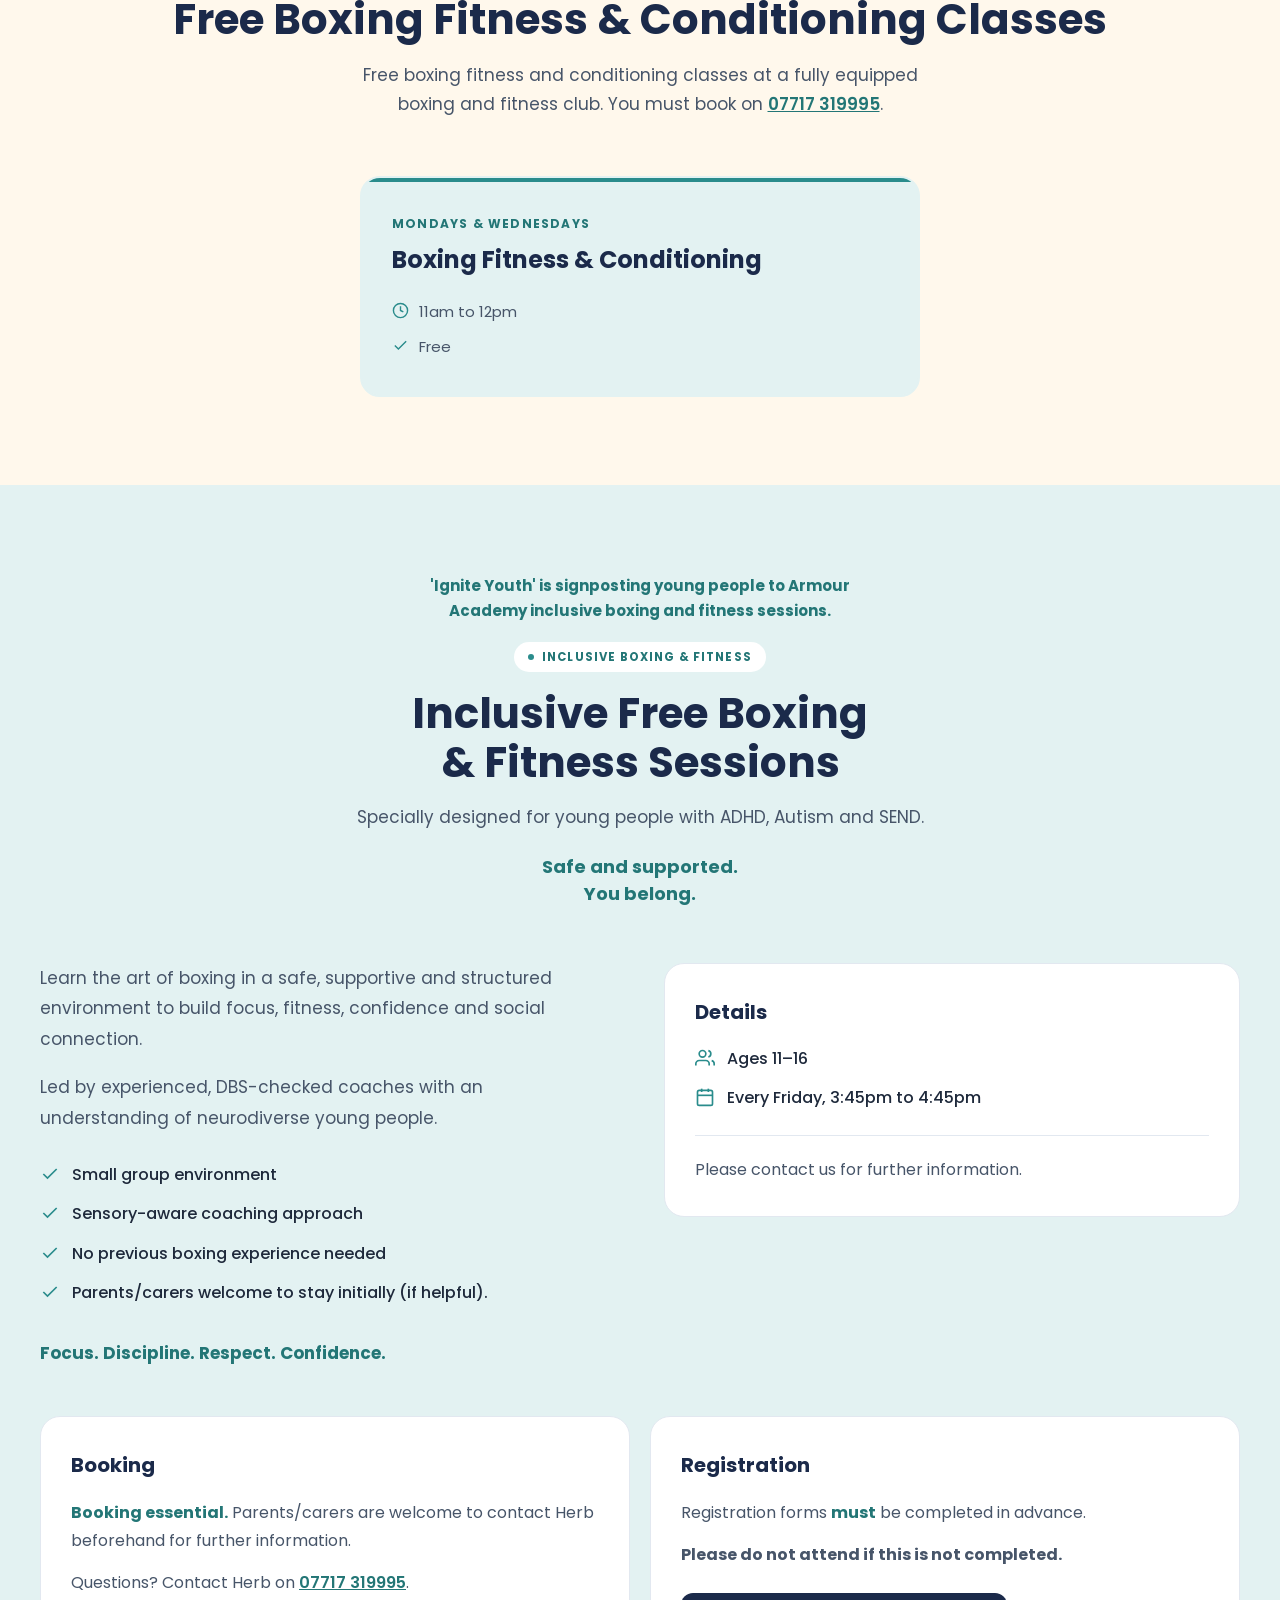
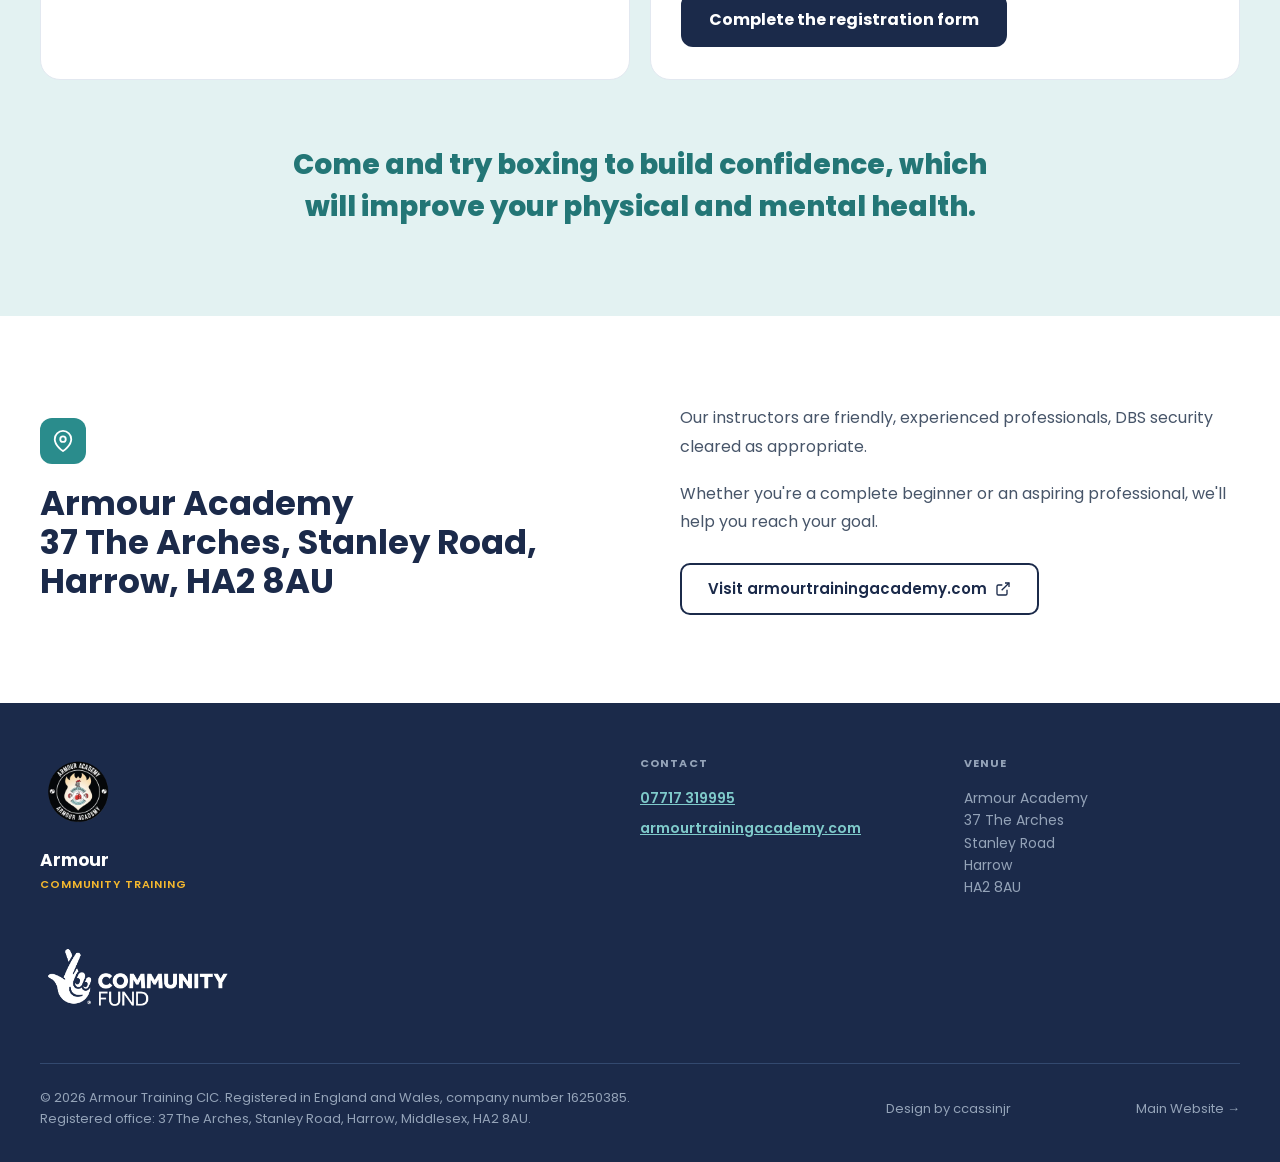
==== commit 1af6e808: "Tidy footer: registered office line, alignment and contact links" ====
--- a/index.html
+++ b/index.html
@@ -488,8 +488,11 @@
       <div class="footer-bar">
         <span
           >&copy; 2026 Armour Training CIC. Registered in England and Wales,
-          company number 16250385. Registered office: 37 The Arches, Stanley
-          Road, Harrow, Middlesex, HA2 8AU.</span
+          company number 16250385.
+          <span class="reg-office"
+            >Registered office: 37 The Arches, Stanley Road, Harrow, Middlesex,
+            HA2 8AU.</span
+          ></span
         >
         <span
           >Design by
--- a/styles.css
+++ b/styles.css
@@ -354,6 +354,11 @@
   color: var(--navy);
   line-height: 1.3;
   margin-bottom: 8px;
+  text-wrap: balance;
+}
+/* no lone word on the last line of a hero card's day label */
+.hero-card .class-day {
+  text-wrap: balance;
 }
 .hero-card-detail {
   font-size: 15px;
@@ -788,13 +793,15 @@
 .fcol a:hover {
   color: var(--teal-light);
 }
-/* the phone number reads as a link on navy: teal, bold, underlined */
-.fcol a[href^="tel:"] {
+/* the phone number and website read as links on navy: teal, bold, underlined */
+.fcol a[href^="tel:"],
+.fcol a[href^="https://armourtrainingacademy.com"] {
   color: var(--teal-light);
   font-weight: 600;
   text-decoration: underline;
 }
-.fcol a[href^="tel:"]:hover {
+.fcol a[href^="tel:"]:hover,
+.fcol a[href^="https://armourtrainingacademy.com"]:hover {
   color: var(--white);
 }
 
@@ -824,6 +831,10 @@
 .footer-bar a:hover {
   color: var(--teal-light);
 }
+/* the registered office address always starts on a line of its own */
+.reg-office {
+  display: block;
+}
 
 /* ── RESPONSIVE ─────────────────────────────── */
 @media (max-width: 1100px) {
@@ -870,10 +881,34 @@
   .fri-grid {
     grid-template-columns: 1fr;
   }
+  /* single column: Friday text in a centred column under the centred heading,
+     text still left-aligned, tagline centred */
+  .fri-text {
+    max-width: 600px;
+    margin: 0 auto;
+  }
+  .fri-text .fri-tagline {
+    text-align: center;
+  }
   .aa-grid {
     grid-template-columns: 1fr;
     gap: 32px;
   }
+  /* single column: venue icon, heading, text and button centred */
+  .aa-heading,
+  .aa-text {
+    text-align: center;
+  }
+  .aa-heading .loc-icon {
+    margin-left: auto;
+    margin-right: auto;
+  }
+  .aa-text p {
+    max-width: 600px;
+    margin-left: auto;
+    margin-right: auto;
+    text-wrap: balance;
+  }
   .footer-grid {
     grid-template-columns: 1fr 1fr;
   }
@@ -905,18 +940,19 @@
     grid-template-columns: 1fr;
     gap: 28px;
   }
+  /* stacked and left-aligned, in line with the footer columns above */
   .footer-bar {
     flex-direction: column;
+    align-items: flex-start;
     gap: 8px;
-    text-align: center;
   }
   h1 {
     font-size: 38px;
   }
 }
 
-/* below 1200px the programme cards stack, so the day labels stay on one line */
-@media (max-width: 1199px) {
+/* phones: programme cards stacked, so the day labels stay on one line */
+@media (max-width: 600px) {
   .hero-cards {
     grid-template-columns: 1fr;
   }
@@ -929,6 +965,21 @@
   .btn-outline {
     font-size: 14px;
     padding: 12px 18px;
+  }
+}
+
+/* wider screens: the registered office address never breaks. Where the
+   address and the two links can't share a row (just above 768px), the links
+   wrap onto a second row instead of overflowing. */
+@media (min-width: 769px) {
+  .reg-office {
+    white-space: nowrap;
+  }
+  .footer-bar {
+    flex-wrap: wrap;
+  }
+  .footer-bar > span:first-child {
+    flex-basis: 0;
   }
 }
 
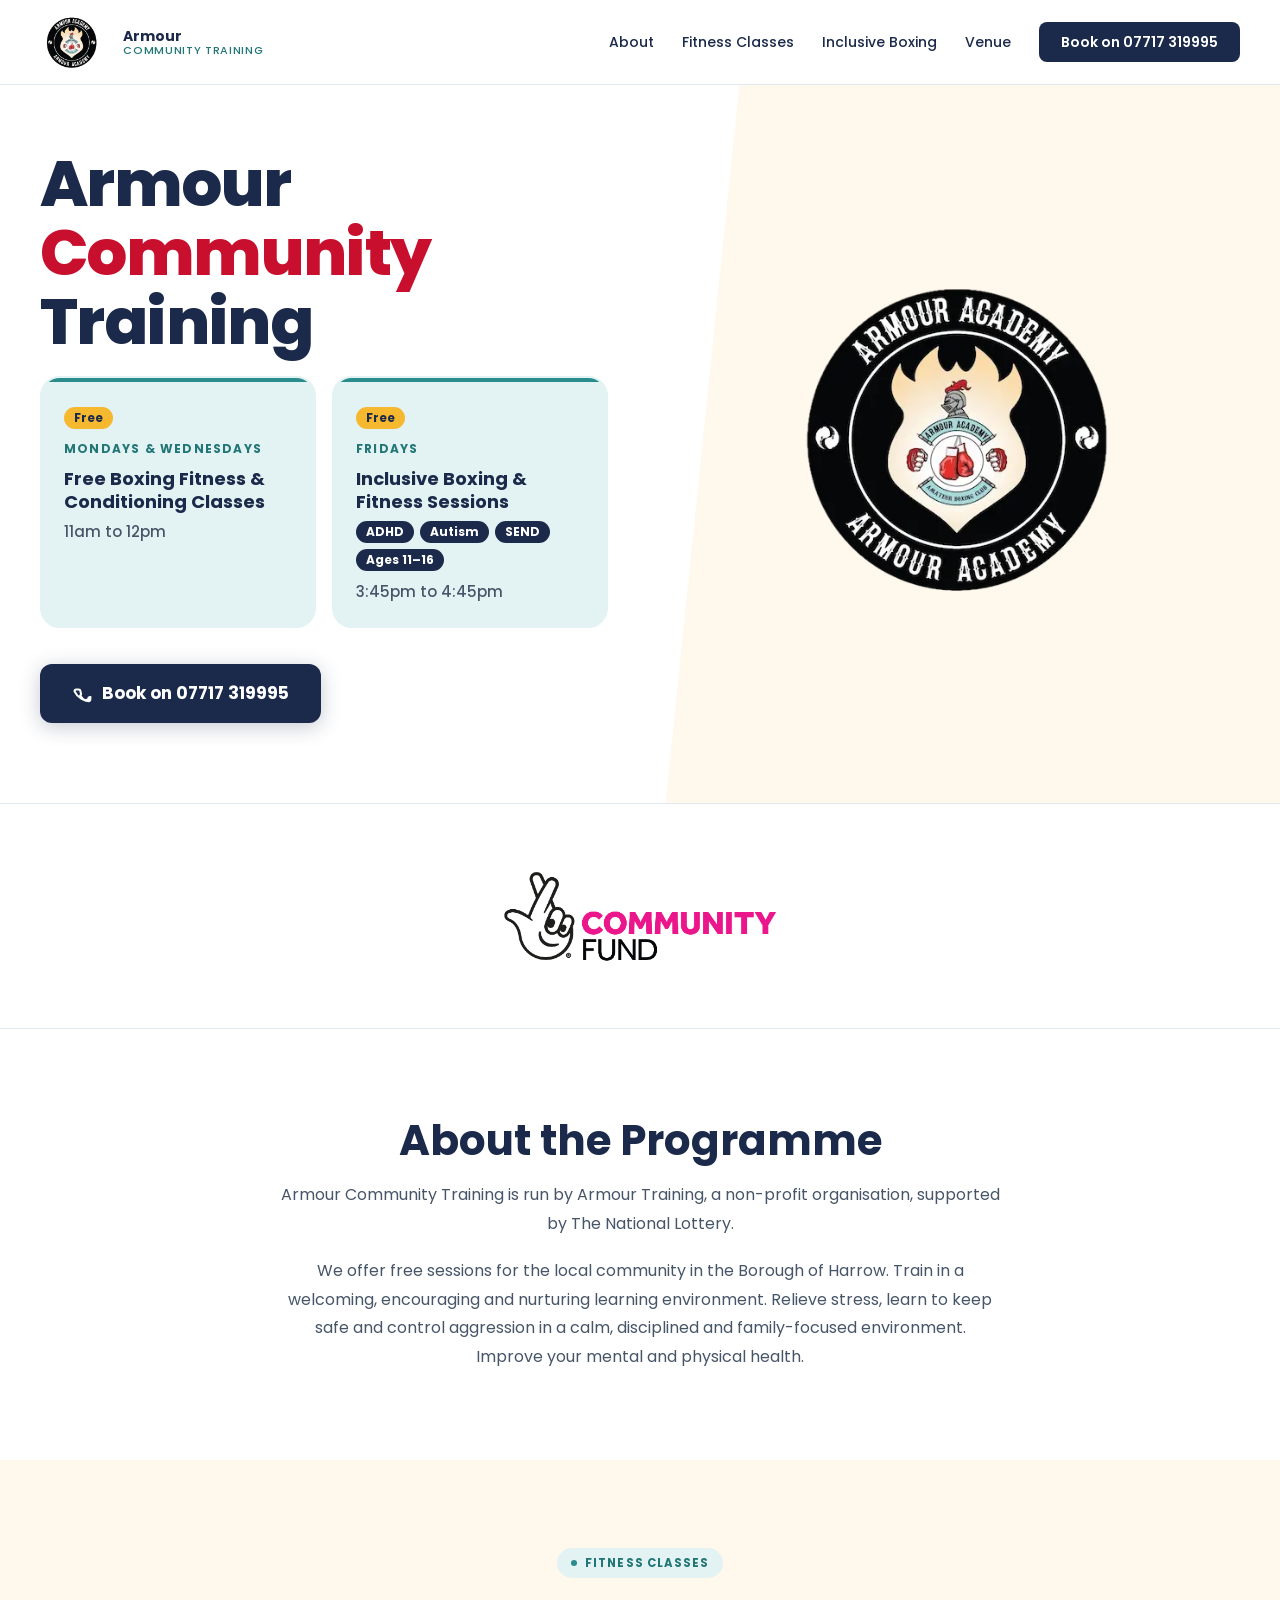
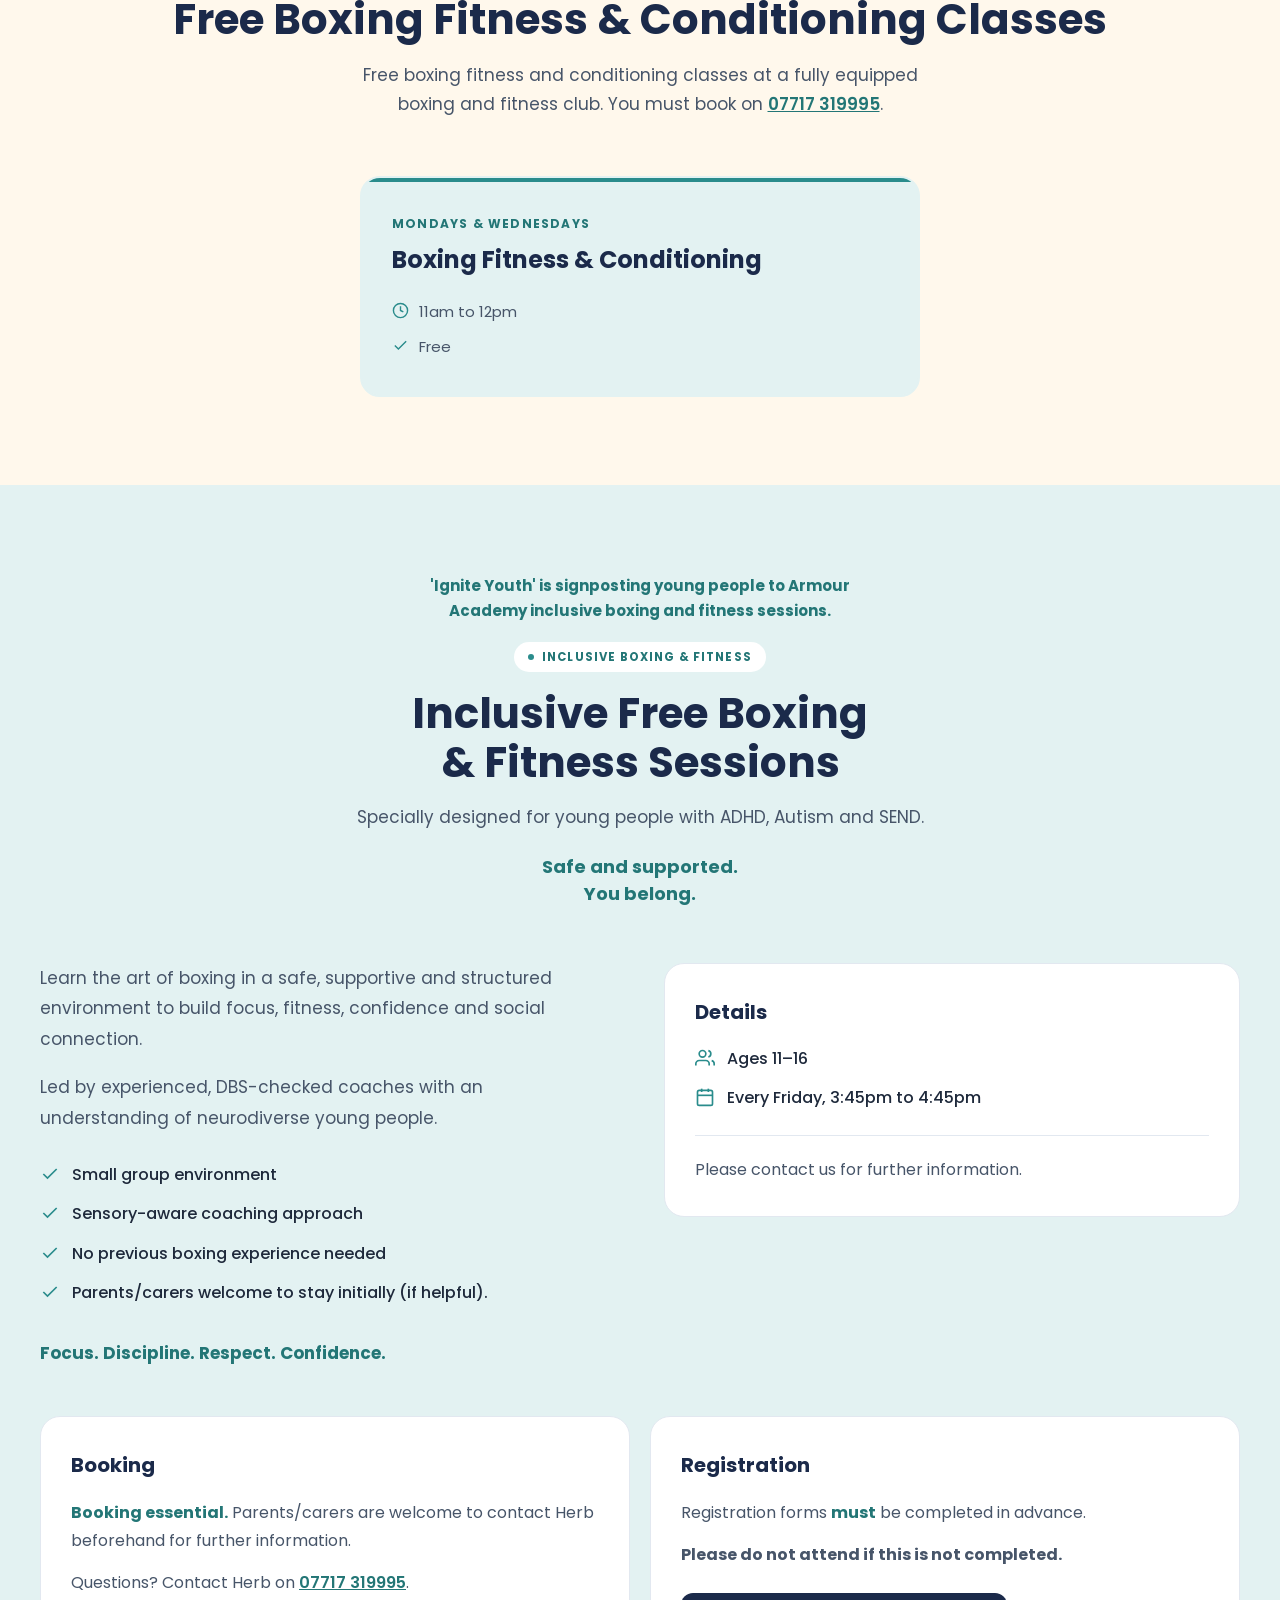
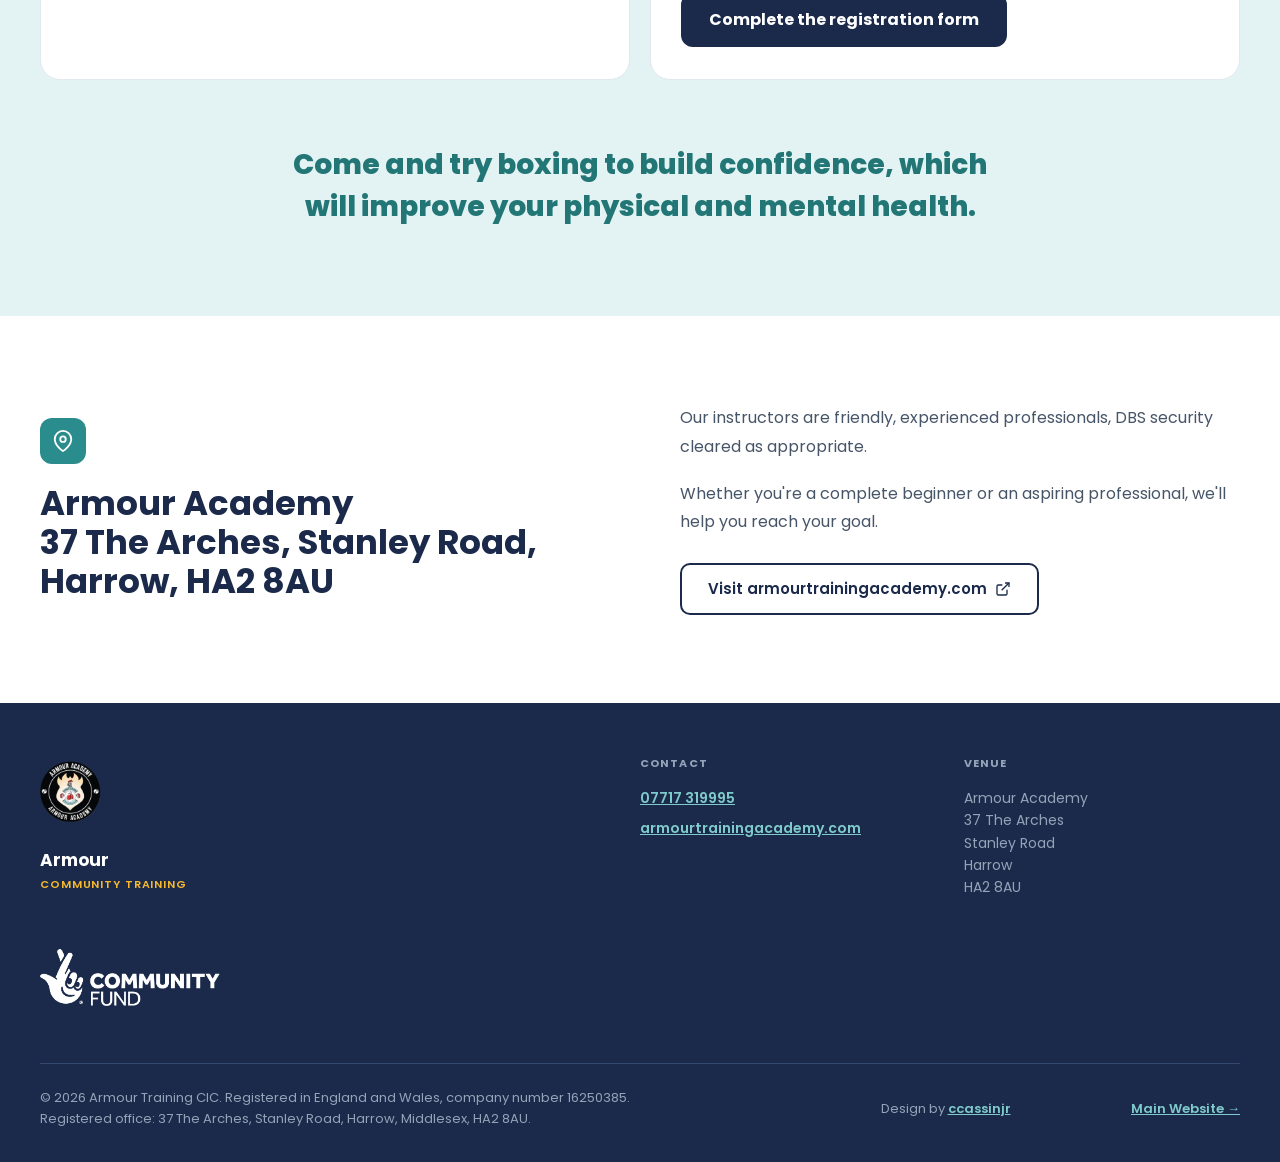
==== commit 9102f32f: "Footer: keep company number together, group bottom links on tablets, align logos" ====
--- a/index.html
+++ b/index.html
@@ -488,7 +488,7 @@
       <div class="footer-bar">
         <span
           >&copy; 2026 Armour Training CIC. Registered in England and Wales,
-          company number 16250385.
+          company&nbsp;number&nbsp;16250385.
           <span class="reg-office"
             >Registered office: 37 The Arches, Stanley Road, Harrow, Middlesex,
             HA2 8AU.</span
--- a/styles.css
+++ b/styles.css
@@ -751,6 +751,9 @@
   width: auto;
   height: 72px;
   margin-bottom: 20px;
+  /* logo.png has 85 of its 800px empty before the artwork, about 8px at 72px
+     tall, so shift it left to line the artwork up with the Armour text */
+  margin-left: -8px;
 }
 .footer-brand strong {
   display: block;
@@ -765,12 +768,12 @@
   text-transform: uppercase;
   letter-spacing: 0.08em;
 }
-/* the white logo file has about 31px of empty space before its artwork at
-   240px wide, the Armour logo about 8px, so shift it left by the difference
-   to line the two artworks up */
+/* the white logo file has 438 of its 3369px empty before the artwork, about
+   31px at 240px wide, so shift it left to line the artwork up with the Armour
+   text */
 .footer-brand .tnlcf-logo {
   margin-top: 24px;
-  margin-left: -23px;
+  margin-left: -31px;
 }
 
 .fcol h4 {
@@ -824,12 +827,14 @@
 .footer-bar > :not(:first-child) {
   white-space: nowrap;
 }
+/* ccassinjr and Main Website match the Contact links: teal, bold, underlined */
 .footer-bar a {
-  color: var(--light);
-  text-decoration: none;
+  color: var(--teal-light);
+  font-weight: 600;
+  text-decoration: underline;
 }
 .footer-bar a:hover {
-  color: var(--teal-light);
+  color: var(--white);
 }
 /* the registered office address always starts on a line of its own */
 .reg-office {
@@ -909,8 +914,17 @@
     margin-right: auto;
     text-wrap: balance;
   }
+}
+
+/* tablets: brand on the left, Contact with Venue stacked under it on the right */
+@media (min-width: 768px) and (max-width: 1024px) {
   .footer-grid {
     grid-template-columns: 1fr 1fr;
+    grid-template-rows: auto 1fr;
+    row-gap: 28px;
+  }
+  .footer-brand {
+    grid-row: span 2;
   }
 }
 
@@ -936,6 +950,13 @@
   .hero-logo {
     width: 220px;
   }
+  h1 {
+    font-size: 38px;
+  }
+}
+
+/* phones: footer in one column, from 768px it uses the tablet layout */
+@media (max-width: 767px) {
   .footer-grid {
     grid-template-columns: 1fr;
     gap: 28px;
@@ -946,9 +967,6 @@
     align-items: flex-start;
     gap: 8px;
   }
-  h1 {
-    font-size: 38px;
-  }
 }
 
 /* phones: programme cards stacked, so the day labels stay on one line */
@@ -969,9 +987,9 @@
 }
 
 /* wider screens: the registered office address never breaks. Where the
-   address and the two links can't share a row (just above 768px), the links
-   wrap onto a second row instead of overflowing. */
-@media (min-width: 769px) {
+   address and the two links can't share a row (from 768px), the links wrap
+   onto a second row instead of overflowing. */
+@media (min-width: 768px) {
   .reg-office {
     white-space: nowrap;
   }
@@ -980,6 +998,18 @@
   }
   .footer-bar > span:first-child {
     flex-basis: 0;
+  }
+}
+
+/* tablets: copyright on a full-width row, then Design by and Main Website
+   together on a row below it, left-aligned */
+@media (min-width: 768px) and (max-width: 1023px) {
+  .footer-bar {
+    justify-content: flex-start;
+  }
+  .footer-bar > span:first-child {
+    flex-basis: 100%;
+    max-width: none;
   }
 }
 
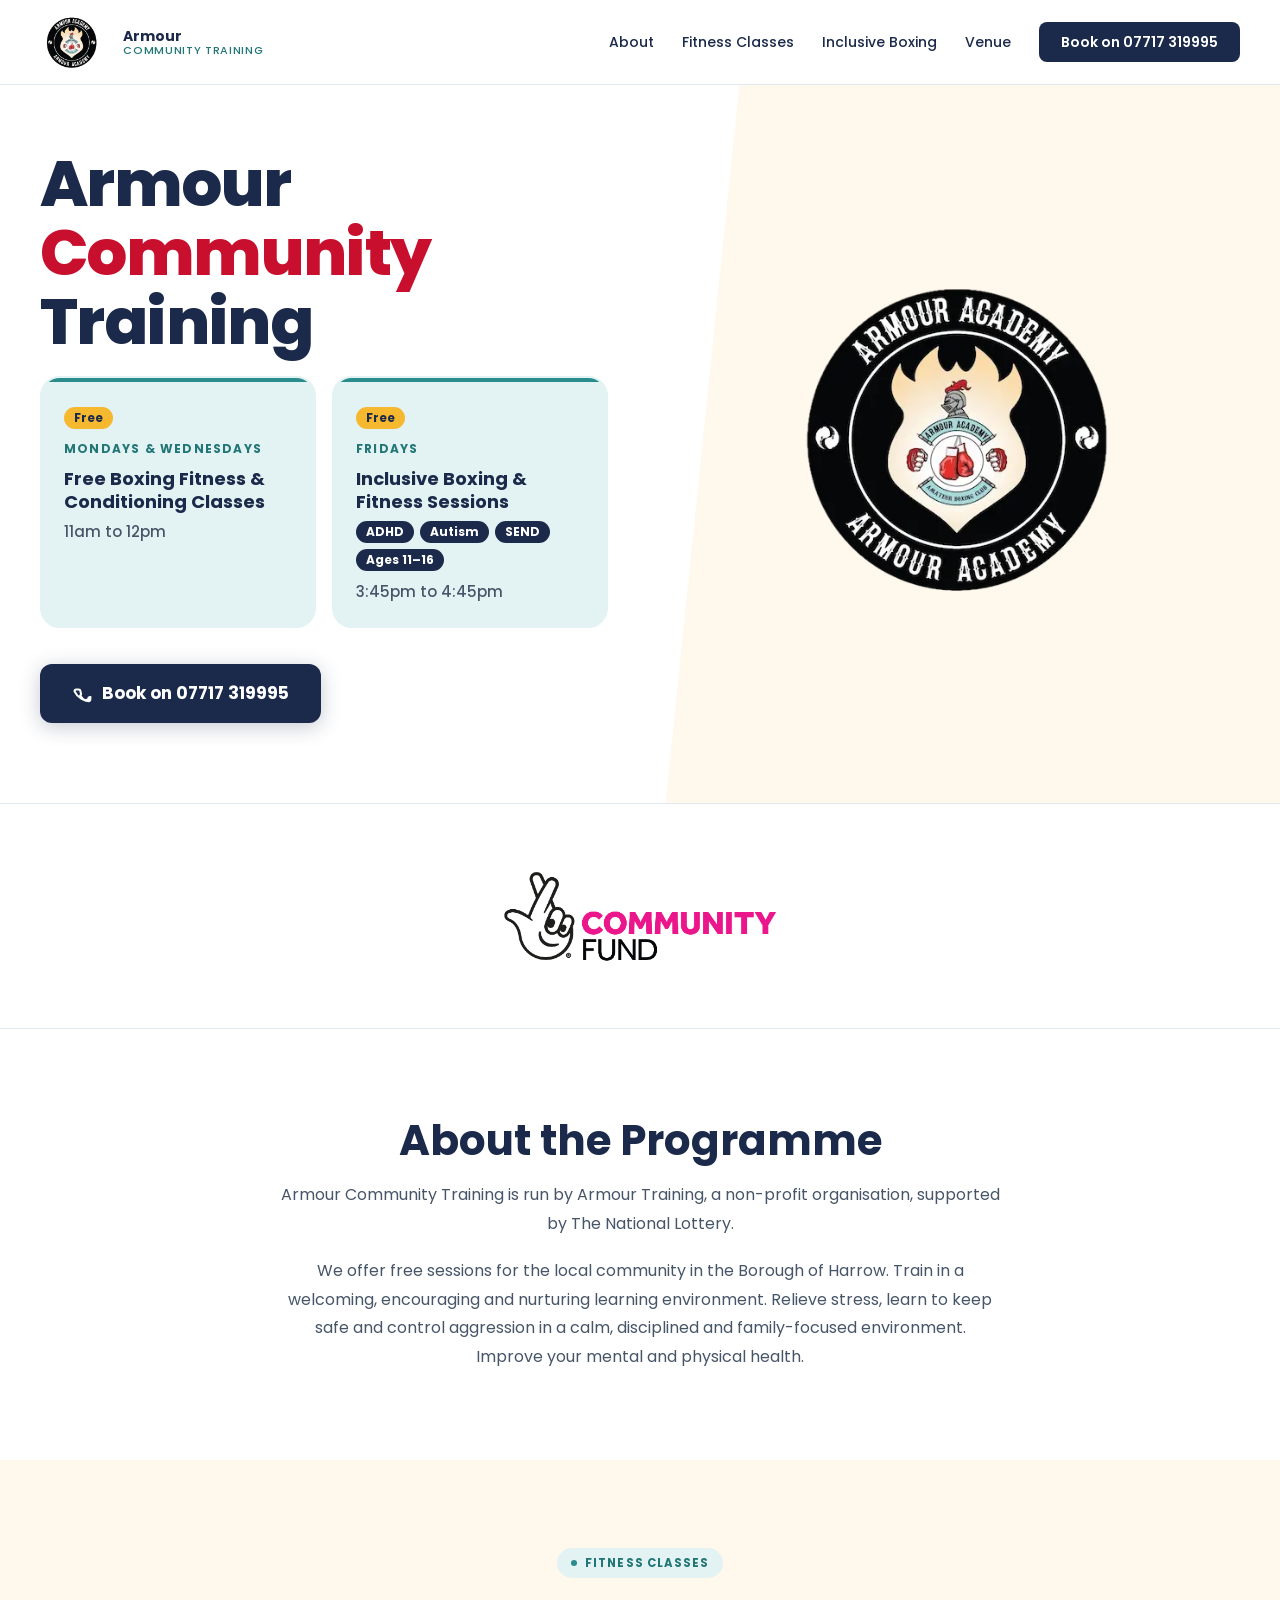
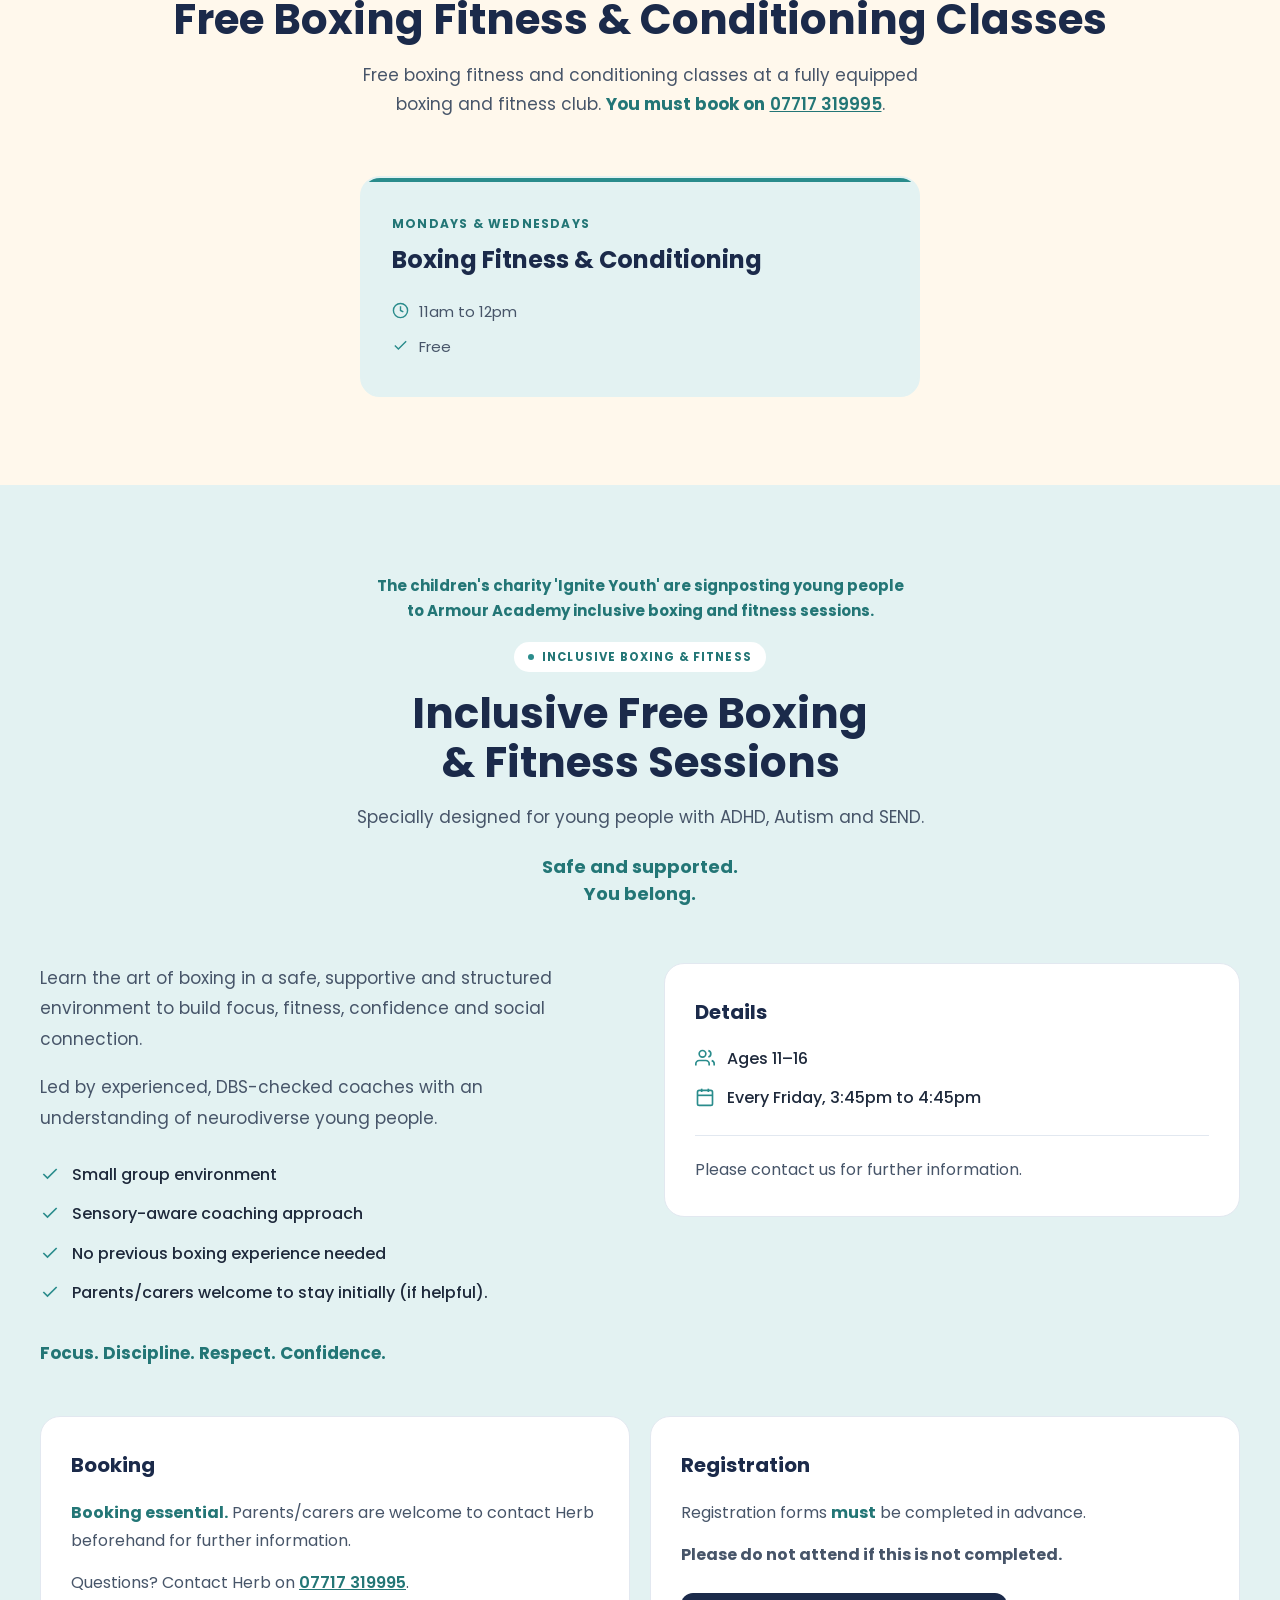
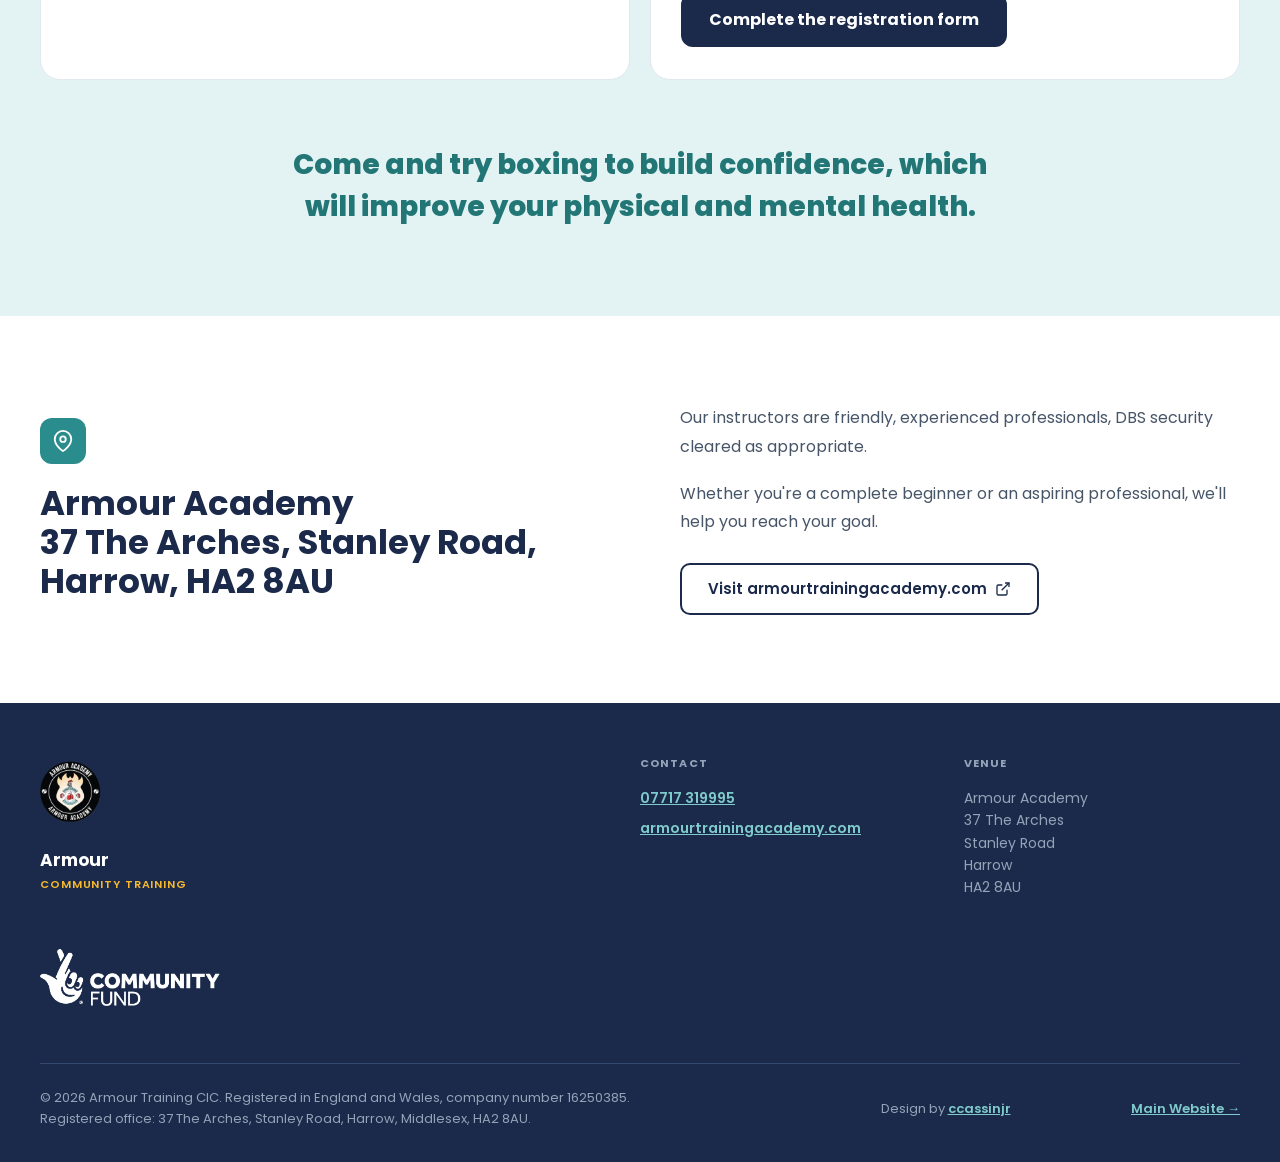
==== commit c856f6fe: "Client amendments: highlight booking line, update Ignite Youth line" ====
--- a/index.html
+++ b/index.html
@@ -178,7 +178,8 @@
           <h2>Free Boxing Fitness &amp; Conditioning Classes</h2>
           <p class="lead">
             Free boxing fitness and conditioning classes at a fully equipped
-            boxing and fitness club. You must book on
+            boxing and fitness club.
+            <strong class="classes-accent">You must book on</strong>
             <a href="tel:07717319995">07717 319995</a>.
           </p>
         </div>
@@ -222,8 +223,8 @@
       <div class="container">
         <div class="fri-hdr">
           <p class="fri-signpost">
-            'Ignite Youth' is signposting young people to Armour Academy
-            inclusive boxing and fitness sessions.
+            The children's charity 'Ignite Youth' are signposting young people
+            to Armour Academy inclusive boxing and fitness sessions.
           </p>
           <div class="pill">Inclusive Boxing &amp; Fitness</div>
           <h2>Inclusive Free Boxing &amp; Fitness Sessions</h2>
--- a/styles.css
+++ b/styles.css
@@ -442,6 +442,11 @@
   margin: 0 auto;
 }
 
+.classes-accent {
+  color: var(--teal-dark);
+  font-weight: 700;
+}
+
 #classes .class-card {
   max-width: 560px;
   margin: 0 auto;
@@ -840,6 +845,12 @@
 .reg-office {
   display: block;
 }
+/* numbers iOS auto-detects (like the company number) look like normal text */
+a[x-apple-data-detectors] {
+  color: inherit !important;
+  text-decoration: none !important;
+  font: inherit !important;
+}
 
 /* ── RESPONSIVE ─────────────────────────────── */
 @media (max-width: 1100px) {
